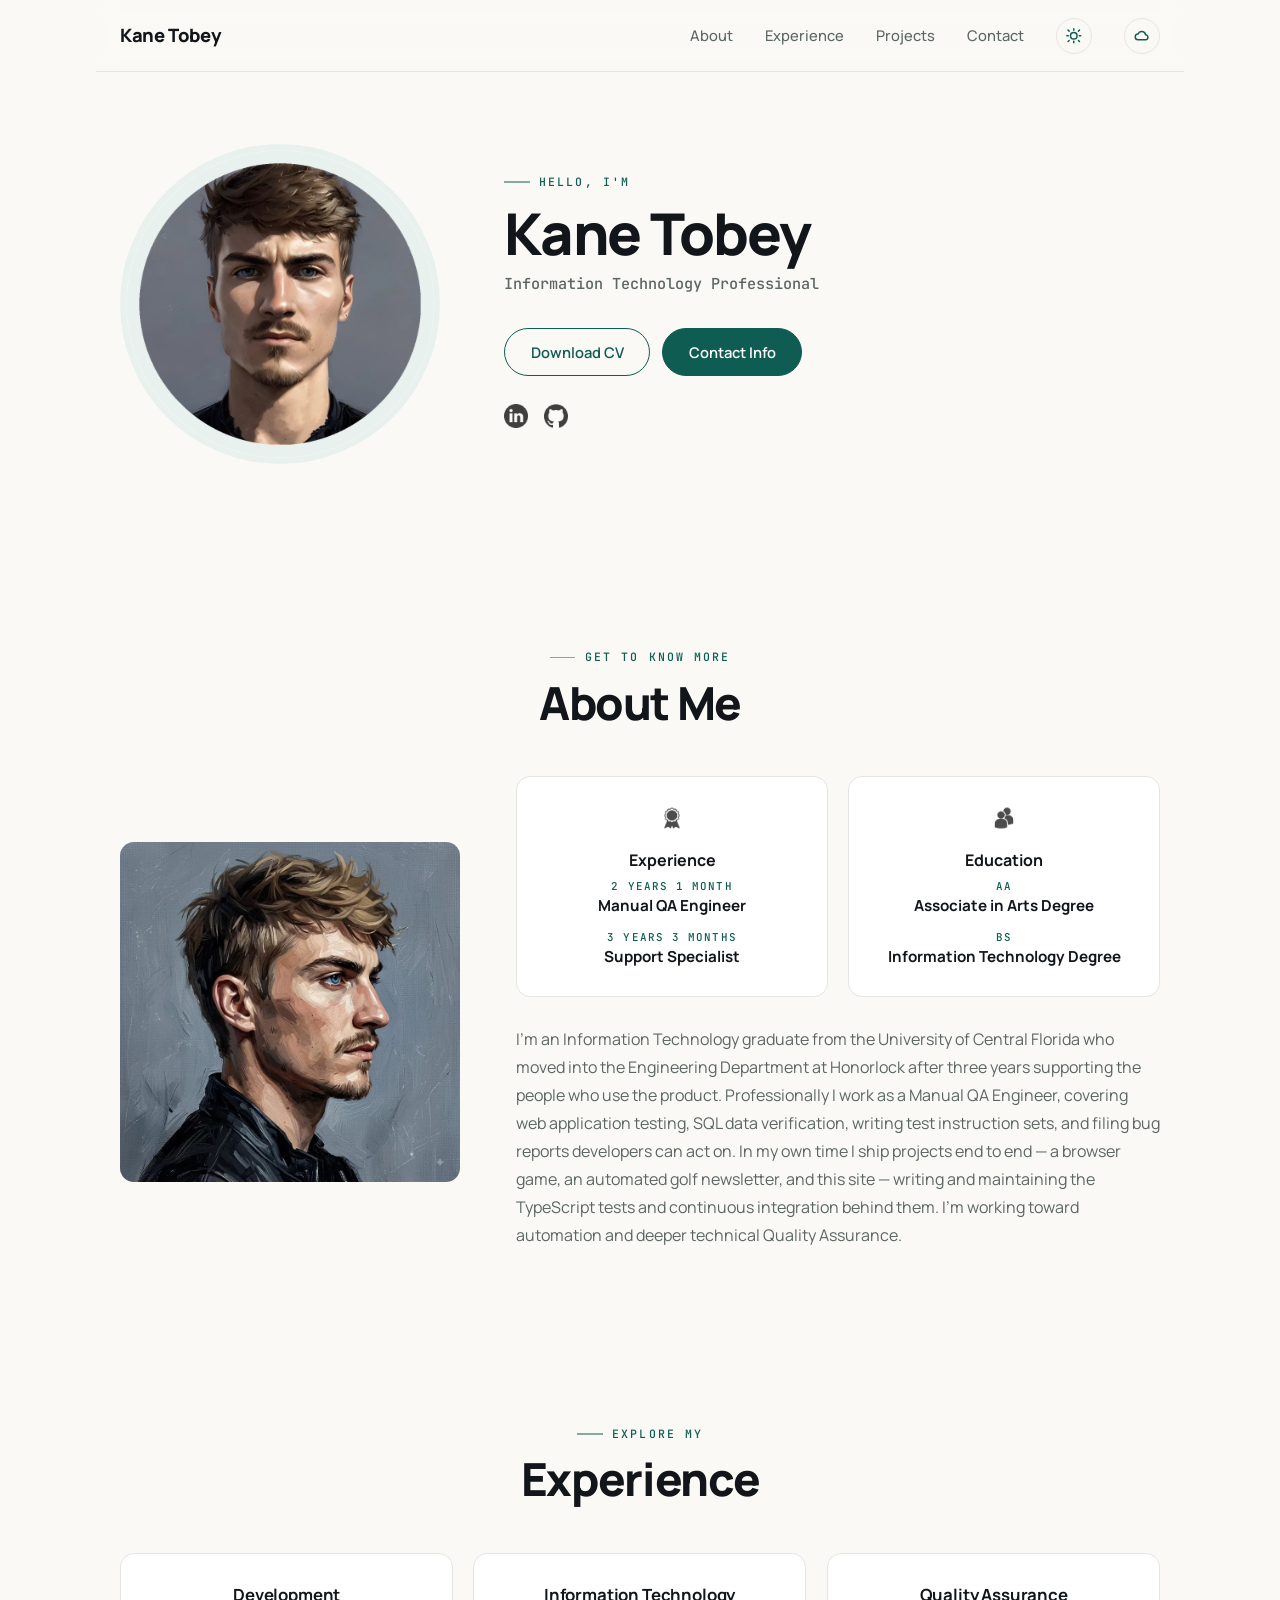
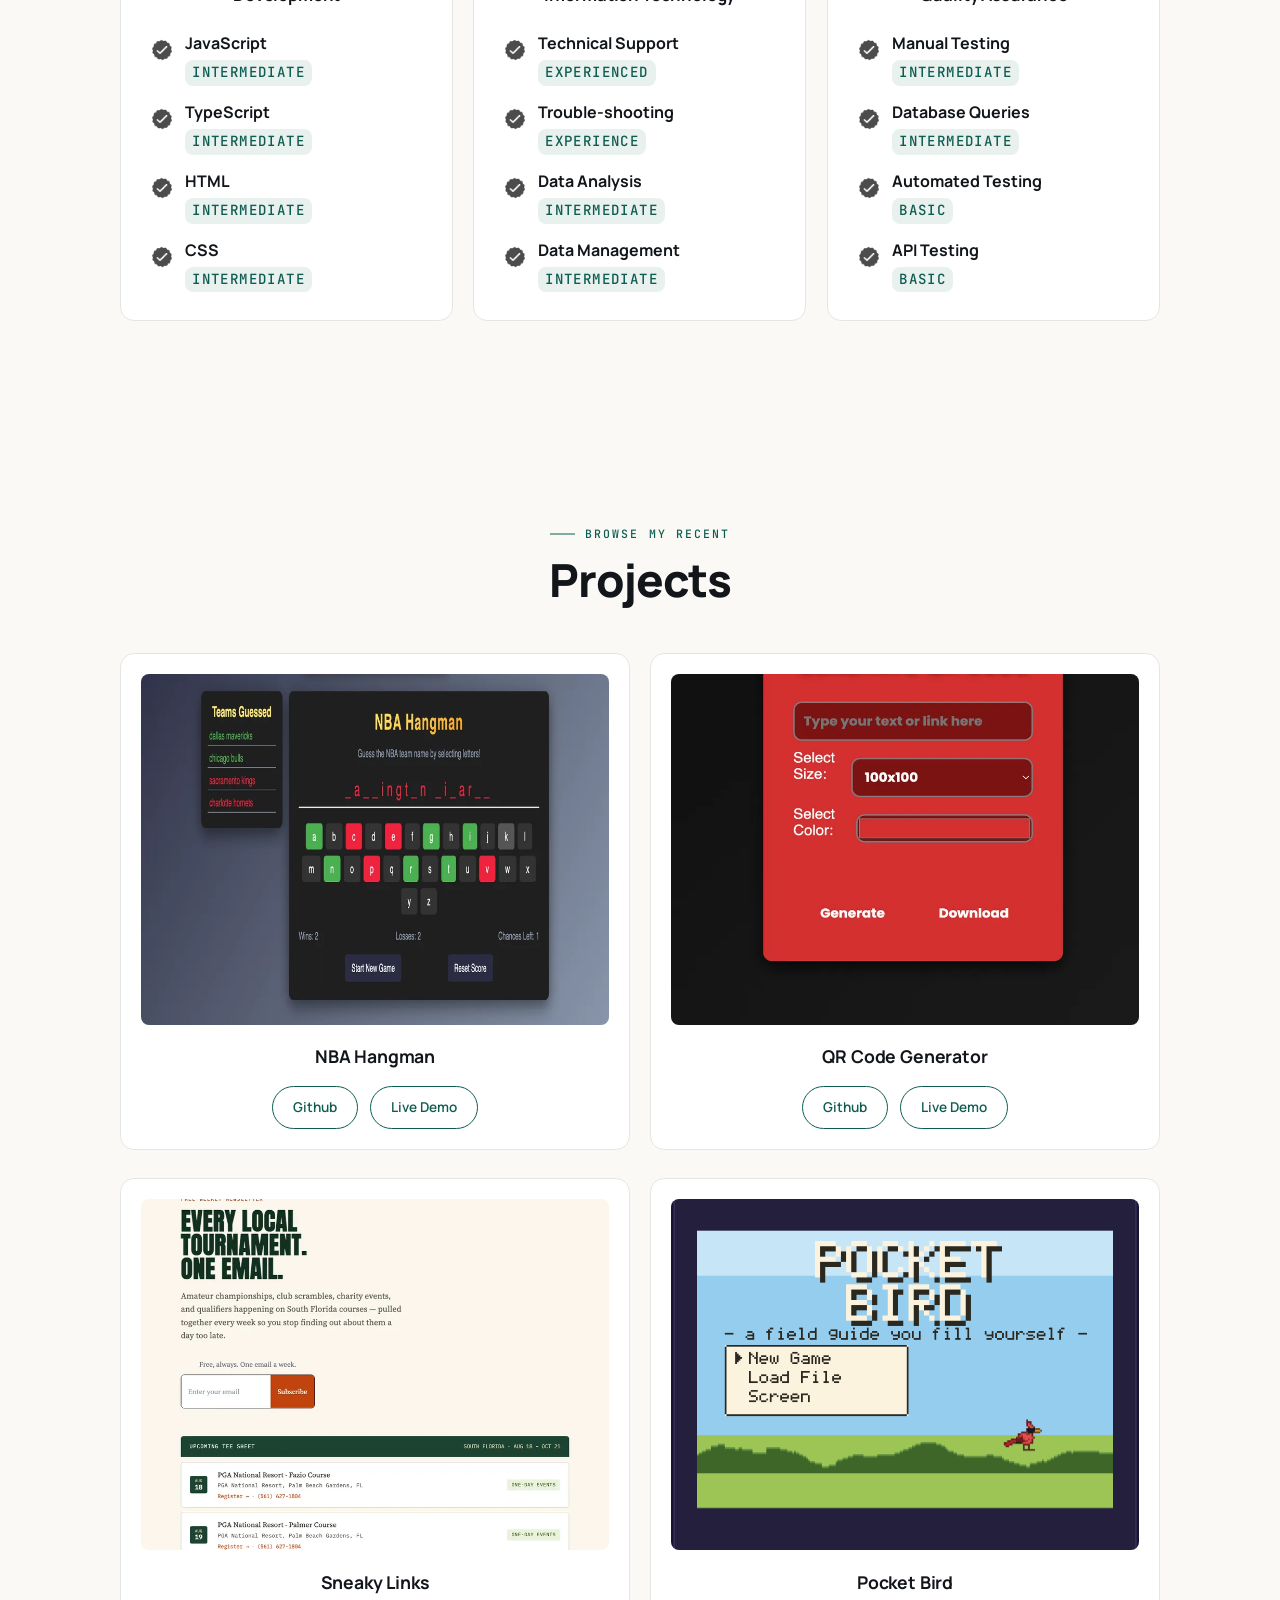
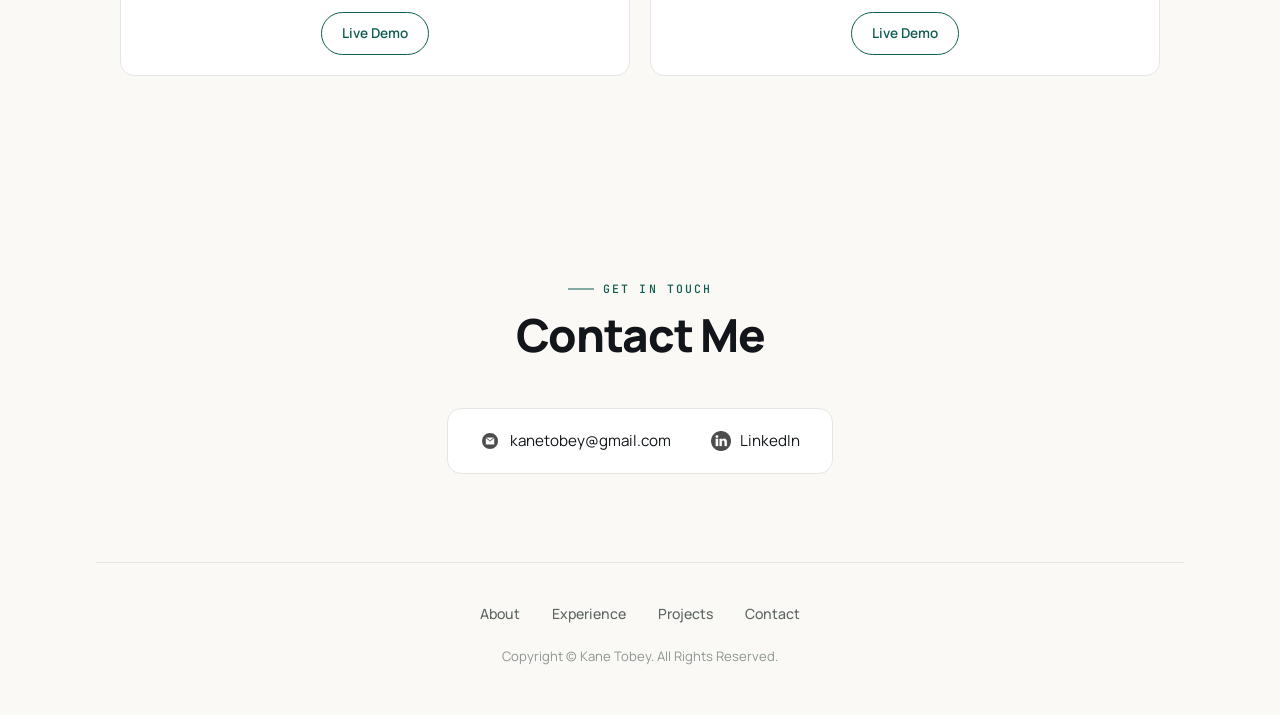
==== index.html @ 7bc3a2c6 "Use the final wording for the About paragraph Names the Engineering Department at Honorlock as the d" ====
<!DOCTYPE html>
<html lang="en">
<head>
    <meta charset="UTF-8">
    <meta name="viewport" content="width=device-width, initial-scale=1.0">
    <title>Kane Tobey — Information Technology Professional</title>
    <meta name="description" content="Portfolio of Kane Tobey, an Information Technology professional in South Florida. Projects, experience, and contact details.">

    <!-- shown when the site is shared in a message or on social -->
    <meta property="og:title" content="Kane Tobey — Information Technology Professional">
    <meta property="og:description" content="Projects, experience, and contact details.">
    <meta property="og:type" content="website">
    <meta property="og:url" content="https://kanetobey-portfolio.netlify.app">

    <link rel="icon" href="./assets/AiProfilePic2Circles.webp">

    <meta name="theme-color" content="#faf9f6">

    <!-- fonts load here rather than via @import in style.css, which blocks rendering -->
    <link rel="preconnect" href="https://fonts.googleapis.com">
    <link rel="preconnect" href="https://fonts.gstatic.com" crossorigin>
    <link rel="stylesheet" href="https://fonts.googleapis.com/css2?family=Manrope:wght@400;500;600;700;800&family=JetBrains+Mono:wght@400;500&display=swap">

    <link rel="stylesheet" href="style.css">
    <link rel="stylesheet" href="mediaqueries.css">

    <!-- runs before first paint so the page never flashes the wrong theme -->
    <script>
      (function () {
        var saved = localStorage.getItem("theme");
        var prefersDark = window.matchMedia("(prefers-color-scheme: dark)").matches;
        var theme = saved || (prefersDark ? "dark" : "light");
        document.documentElement.setAttribute("data-theme", theme);
      })();
    </script>
</head>
<body>
    <nav id="desktop-nav">
        <div class="logo">Kane Tobey</div>
        <div class="nav-right">
            <ul class= "nav-links">
                <li><a href="#about">About</a></li>
                <li><a href="#experience">Experience</a></li>
                <li><a href="#projects">Projects</a></li>
                <li><a href="#contact">Contact</a></li>
            </ul>
            <button
              type="button"
              class="theme-toggle"
              onclick="toggleTheme()"
              aria-label="Switch between light and dark mode"
            >
                <svg class="icon-sun" viewBox="0 0 24 24" aria-hidden="true">
                    <circle cx="12" cy="12" r="4.5" />
                    <path d="M12 2.5v2M12 19.5v2M4.22 4.22l1.42 1.42M18.36 18.36l1.42 1.42M2.5 12h2M19.5 12h2M4.22 19.78l1.42-1.42M18.36 5.64l1.42-1.42" />
                </svg>
                <svg class="icon-moon" viewBox="0 0 24 24" aria-hidden="true">
                    <path d="M20.5 13.3A8.5 8.5 0 1 1 10.7 3.5a6.8 6.8 0 0 0 9.8 9.8z" />
                </svg>
            </button>
            <button
              type="button"
              class="weather-toggle"
              aria-label="Show live local weather"
              aria-pressed="false"
            >
                <svg class="icon-cloud" viewBox="0 0 24 24" aria-hidden="true">
                    <path d="M7.2 17.5a4 4 0 0 1-.3-8 5.4 5.4 0 0 1 10.3 1.2 3.4 3.4 0 0 1-.5 6.8z" />
                </svg>
                <svg class="icon-drops" viewBox="0 0 24 24" aria-hidden="true">
                    <path d="M8.5 20v1.6M12 19.4V21M15.5 20v1.6" />
                </svg>
            </button>
        </div>
    </nav>
    <nav id="hamburger-nav">
        <div class="logo">Kane Tobey</div>
        <div class="nav-controls">
        <button
          type="button"
          class="theme-toggle"
          onclick="toggleTheme()"
          aria-label="Switch between light and dark mode"
        >
            <svg class="icon-sun" viewBox="0 0 24 24" aria-hidden="true">
                <circle cx="12" cy="12" r="4.5" />
                <path d="M12 2.5v2M12 19.5v2M4.22 4.22l1.42 1.42M18.36 18.36l1.42 1.42M2.5 12h2M19.5 12h2M4.22 19.78l1.42-1.42M18.36 5.64l1.42-1.42" />
            </svg>
            <svg class="icon-moon" viewBox="0 0 24 24" aria-hidden="true">
                <path d="M20.5 13.3A8.5 8.5 0 1 1 10.7 3.5a6.8 6.8 0 0 0 9.8 9.8z" />
            </svg>
        </button>
        <button
          type="button"
          class="weather-toggle"
          aria-label="Show live local weather"
          aria-pressed="false"
        >
            <svg class="icon-cloud" viewBox="0 0 24 24" aria-hidden="true">
                <path d="M7.2 17.5a4 4 0 0 1-.3-8 5.4 5.4 0 0 1 10.3 1.2 3.4 3.4 0 0 1-.5 6.8z" />
            </svg>
            <svg class="icon-drops" viewBox="0 0 24 24" aria-hidden="true">
                <path d="M8.5 20v1.6M12 19.4V21M15.5 20v1.6" />
            </svg>
        </button>
        <div class="hamburger-menu">
            <button
              type="button"
              class="hamburger-icon"
              onclick="toggleMenu()"
              aria-label="Menu"
              aria-expanded="false"
              aria-controls="menu-links"
            >
                <span></span>
                <span></span>
                <span></span>
            </button>
            <ul class="menu-links" id="menu-links">
                <li><a href="#about" onclick="toggleMenu()">About</a></li>
                <li><a href="#experience" onclick="toggleMenu()">Experience</a></li>
                <li><a href="#projects" onclick="toggleMenu()">Projects</a></li>
                <li><a href="#contact" onclick="toggleMenu()">Contact</a></li>
            </ul>
        </div>
        </div>
    </nav>
    <section id="profile">
        <div class="section__pic-container">
            <img src="./assets/AiProfilePic2Circles.webp" alt="Kane Tobey profile picture">
        </div>
        <div class="section__text">
            <p class="section__text__p1">Hello, I'm</p>
            <h1 class="title">Kane Tobey</h1>
            <p class="section__text__p2">Information Technology Professional</p>
            <div class="btn-container">
                <button 
                class="btn btn-color-2"
                onclick="window.open('./assets/ResumeProfile.pdf')"
                >
                Download CV
                </button>
                <button 
                class="btn btn-color-1"
                onclick="location.href='./#contact'"
                >
                Contact Info
                </button>
            </div>
            <div id="socials-container">
              <!-- LinkedIn Profile -->
              <a href="https://www.linkedin.com/in/kanetobey/" target="_blank" rel="noopener noreferrer">
                  <img 
                  src="./assets/linkedin.png" 
                  alt="My LinkedIn profile"
                  class="icon"
                  />
              </a>
              <!-- GitHub Profile -->
              <a href="https://github.com/kanetobey/" target="_blank" rel="noopener noreferrer">
                  <img 
                  src="./assets/github.png" 
                  alt="My GitHub profile"
                  class="icon"
                  />
              </a>
          </div>          
        </div>
    </section>
    <section id="about">
        <p class="section__text__p1">Get To Know More</p>
        <h1 class="title">About Me</h1>
        <div class="section-container">
            <div class="section__pic-container">
                <img 
                src="./assets/sideProfileAiMe.webp"
                alt="Side profile portrait of Kane Tobey"
                class="about-pic"
                >
            </div>
            <div class="about-details-container">
                <div class="about-containers">
                    <div class="details-container">
                        <img 
                        src="./assets/experience.png" 
                        alt="Experience icon"
                        class="icon"
                        >
                        <h3>Experience</h3>
                        <!-- the text inside each span is the correct value today, so the
                             box still reads right with JavaScript off; script.js keeps
                             the ongoing one current -->
                        <p class="entry">
                            <span class="entry__meta" data-span-from="2024-11-04">1 year 9 months</span>
                            <span class="entry__name">Manual QA Engineer</span>
                        </p>
                        <p class="entry">
                            <span class="entry__meta" data-span-from="2021-08-02" data-span-to="2024-11-04">3 years 3 months</span>
                            <span class="entry__name">Support Specialist</span>
                        </p>
                    </div>
                    <div class="details-container">
                        <img 
                        src="./assets/education.png" 
                        alt="Education icon"
                        class="icon"
                        >
                        <h3>Education</h3>
                        <p class="entry">
                            <span class="entry__meta">AA</span>
                            <span class="entry__name">Associate in Arts Degree</span>
                        </p>
                        <p class="entry">
                            <span class="entry__meta">BS</span>
                            <span class="entry__name">Information Technology Degree</span>
                        </p>
                    </div>
                </div>
                <div class="text-container">
                    <p>
                       I'm an Information Technology graduate from the University of Central Florida who moved into the Engineering Department at Honorlock after three years supporting the people who use the product.
                       Professionally I work as a Manual QA Engineer, covering web application testing, SQL data verification, writing test instruction sets, and filing bug reports developers can act on.
                       In my own time I ship projects end to end &mdash; a browser game, an automated golf newsletter, and this site &mdash; writing and maintaining the TypeScript tests and continuous integration behind them.
                       I'm working toward automation and deeper technical Quality Assurance.
                    </p>
                </div>
            </div>
        </div>
    </section>
    <section id="experience">
        <p class="section__text__p1">Explore My</p>
        <h1 class="title">Experience</h1>
        <div class="experience-details-container">
            <div class="about-containers">
                <div class="details-container">
                    <h2 class="experience-sub-title">Development</h2>
                    <div class="article-container">
                        <article>
                            <img src="./assets/checkmark.png" alt="" aria-hidden="true" class="icon" />
                            <div>
                                <h3>JavaScript</h3>
                                <p>Intermediate</p>
                            </div>
                        </article>
                        <article>
                            <img src="./assets/checkmark.png" alt="" aria-hidden="true" class="icon" />
                            <div>
                                <h3>TypeScript</h3>
                                <p>Intermediate</p>
                            </div>
                        </article>
                        <article>
                            <img src="./assets/checkmark.png" alt="" aria-hidden="true" class="icon" />
                            <div>
                                <h3>HTML</h3>
                                <p>Intermediate</p>
                            </div>
                        </article>
                        <article>
                            <img src="./assets/checkmark.png" alt="" aria-hidden="true" class="icon" />
                            <div>
                                <h3>CSS</h3>
                                <p>Intermediate</p>
                            </div>
                        </article>
                    </div>
                </div>
                <div class="details-container">
                    <h2 class="experience-sub-title">Information Technology</h2>
                    <div class="article-container">
                        <article>
                            <img src="./assets/checkmark.png" alt="" aria-hidden="true" class="icon" />
                            <div>
                                <h3>Technical Support</h3>
                                <p>Experienced</p>
                            </div>
                        </article>
                        <article>
                            <img src="./assets/checkmark.png" alt="" aria-hidden="true" class="icon" />
                            <div>
                                <h3>Trouble-shooting</h3>
                                <p>Experience</p>
                            </div>
                        </article>
                        <article>
                            <img src="./assets/checkmark.png" alt="" aria-hidden="true" class="icon" />
                            <div>
                                <h3>Data Analysis</h3>
                                <p>Intermediate</p>
                            </div>
                        </article>
                        <article>
                            <img src="./assets/checkmark.png" alt="" aria-hidden="true" class="icon" />
                            <div>
                                <h3>Data Management</h3>
                                <p>Intermediate</p>
                            </div>
                        </article>
                    </div>
                </div>
                <div class="details-container">
                    <h2 class="experience-sub-title">Quality Assurance</h2>
                    <div class="article-container">
                        <article>
                            <img src="./assets/checkmark.png" alt="" aria-hidden="true" class="icon" />
                            <div>
                                <h3>Manual Testing</h3>
                                <p>Intermediate</p>
                            </div>
                        </article>
                        <article>
                            <img src="./assets/checkmark.png" alt="" aria-hidden="true" class="icon" />
                            <div>
                                <h3>Database Queries</h3>
                                <p>Intermediate</p>
                            </div>
                        </article>
                        <article>
                            <img src="./assets/checkmark.png" alt="" aria-hidden="true" class="icon" />
                            <div>
                                <h3>Automated Testing</h3>
                                <p>Basic</p>
                            </div>
                        </article>
                        <article>
                            <img src="./assets/checkmark.png" alt="" aria-hidden="true" class="icon" />
                            <div>
                                <h3>API Testing</h3>
                                <p>Basic</p>
                            </div>
                        </article>
                    </div>
                </div>
            </div>
        </div>
    </section>
<section id="projects">
  <p class="section__text__p1">Browse My Recent</p>
  <h1 class="title">Projects</h1>
  <div class="experience-details-container">
    <div class="about-containers">
      <div class="details-container color-container">
        <div class="article-container">
          <img
            src="./assets/NBA HangMan Display Image.webp"
            alt="Project 1"
            class="project-img"
          />
        </div>
        <h2 class="experience-sub-title project-title">NBA Hangman</h2>
        <div class="btn-container">
          <a 
            href="https://github.com/kanetobey/NBA-Hangman" 
            target="_blank" rel="noopener noreferrer" 
            class="btn btn-color-2 project-btn"
          >
            Github
          </a>
          <a 
            href="https://nbahangman.netlify.app/" 
            target="_blank" rel="noopener noreferrer" 
            class="btn btn-color-2 project-btn"
          >
            Live Demo
          </a>
        </div>
      </div>
      <div class="details-container color-container">
        <div class="article-container">
          <img
            src="./assets/QR Generator Display Image.webp"
            alt="Project 2"
            class="project-img"
          />
        </div>
        <h2 class="experience-sub-title project-title">QR Code Generator</h2>
        <div class="btn-container">
          <a 
            href="https://github.com/kanetobey/QR-Code-Generator" 
            target="_blank" rel="noopener noreferrer" 
            class="btn btn-color-2 project-btn"
          >
            Github
          </a>
          <a
            href="https://qr-code-makr.netlify.app/"
            target="_blank" rel="noopener noreferrer"
            class="btn btn-color-2 project-btn"
          >
            Live Demo
          </a>
        </div>
      </div>
    </div>
    <div class="about-containers">
      <div class="details-container color-container">
        <div class="article-container">
          <img
            src="./assets/Sneaky Links Display Image.webp"
            alt="Project 3"
            class="project-img"
          />
        </div>
        <h2 class="experience-sub-title project-title">Sneaky Links</h2>
        <div class="btn-container">
          <a
            href="https://sneaky-links.netlify.app/"
            target="_blank" rel="noopener noreferrer"
            class="btn btn-color-2 project-btn"
          >
            Live Demo
          </a>
        </div>
      </div>
      <div class="details-container color-container">
        <div class="article-container">
          <img
            src="./assets/Pocket Bird Display Image.png"
            alt="Project 4"
            class="project-img"
          />
        </div>
        <h2 class="experience-sub-title project-title">Pocket Bird</h2>
        <div class="btn-container">
          <a
            href="https://pocket-bird.netlify.app/"
            target="_blank" rel="noopener noreferrer"
            class="btn btn-color-2 project-btn"
          >
            Live Demo
          </a>
        </div>
      </div>
    </div>
  </div>
</section>
<section id="contact">
    <p class="section__text__p1">Get in Touch</p>
    <h1 class="title">Contact Me</h1>
    <div class="contact-info-upper-container">
        <div class="contact-info-container">
            <img 
            src="./assets/email.png" 
            alt="Email icon" 
            class="icon contact-icon email-icon"
            >
            <p><a href="mailto:kanetobey@gmail.com">kanetobey@gmail.com</a>
            </p>
        </div>
        <div class="contact-info-container">
          <img 
              src="./assets/linkedin.png" 
              alt="LinkedIn icon" 
              class="icon contact-icon"
          >
          <p>
              <!-- Added target="_blank" rel="noopener noreferrer" to open the link in a new tab -->
              <a href="https://www.linkedin.com/in/kanetobey/" target="_blank" rel="noopener noreferrer">LinkedIn</a>
          </p>
      </div>      
    </div>
</section>
<footer>
    <nav>
        <div class="nav-links-container">
          <ul class="nav-links">
            <li><a href="#about">About</a></li>
            <li><a href="#experience">Experience</a></li>
            <li><a href="#projects">Projects</a></li>
            <li><a href="#contact">Contact</a></li>
          </ul>
        </div>
      </nav>
    <p>Copyright &#169; Kane Tobey. All Rights Reserved.</p>
</footer>
    <script src="script.js"></script>
    <!-- loads after script.js so it can defer to syncThemeColor() when weather mode is off -->
    <script src="weather.js"></script>
</body>
</html>
---- style.css ----
/* ==========================================================================
   Kane Tobey — portfolio
   Fonts (Manrope + JetBrains Mono) are loaded from index.html <head>.
   Change a colour or size here once and it updates everywhere.
   ========================================================================== */

:root {
  /* colour */
  --bg: #faf9f6;           /* page background, a warm off-white */
  --surface: #ffffff;      /* cards sit slightly brighter than the page */
  --ink: #12161a;          /* headings */
  --ink-soft: #5c6663;     /* body copy */
  --ink-faint: #8d9693;    /* captions, muted labels */
  --line: #e4e6e1;         /* hairline borders */
  --accent: #0f5d52;       /* the one accent — used sparingly on purpose */
  --accent-deep: #0a4239;  /* accent, pressed/hover */
  --accent-wash: #e9f1ee;  /* accent at 8% — tag backgrounds */
  --on-accent: #ffffff;    /* text sitting on a filled accent */
  --nav-bg: rgba(250, 249, 246, 0.85);  /* --bg, translucent for the blur */
  --shadow: rgba(18, 22, 26, 0.09);
  --accent-shadow: rgba(15, 93, 82, 0.1);
  --icon-filter: none;     /* the icon PNGs are black artwork */

  /* layout */
  --container: 68rem;
  --radius: 14px;
  --radius-sm: 8px;

  /* type */
  --sans: "Manrope", -apple-system, BlinkMacSystemFont, "Segoe UI", sans-serif;
  --mono: "JetBrains Mono", ui-monospace, "SF Mono", Menlo, monospace;

  color-scheme: light;
}

/* ==========================================================================
   DARK THEME
   Only the colour tokens change — every rule below reads through them, so
   nothing else in this file needs a dark-mode variant. The accent is lifted
   from the light value because #0f5d52 is too dark to read on a dark page.
   ========================================================================== */

[data-theme="dark"] {
  --bg: #101413;
  --surface: #171d1b;
  --ink: #eef2f0;
  --ink-soft: #a7b3ae;
  --ink-faint: #7d8a85;
  --line: #2a3330;
  --accent: #5fbfa9;
  --accent-deep: #7fd4c0;
  --accent-wash: #16302b;
  --on-accent: #06201c;
  --nav-bg: rgba(16, 20, 19, 0.85);
  --shadow: rgba(0, 0, 0, 0.45);
  --accent-shadow: rgba(95, 191, 169, 0.14);
  --icon-filter: invert(1);

  color-scheme: dark;
}

/* ==========================================================================
   WEATHER MODE
   A separate attribute from data-theme, so the two compose instead of
   fighting: light/dark still works underneath, weather just wins while it's
   on. Same specificity as [data-theme="dark"], so this block MUST stay
   below it — source order is what decides.

   Surfaces go translucent here rather than solid, so the sky renders
   through the cards. That's what makes it read as a heads-up display
   instead of just another dark theme.
   ========================================================================== */

[data-weather="on"] {
  --bg: transparent;
  --surface: rgba(10, 16, 32, 0.52);
  --ink: #f1f5ff;
  --ink-soft: #bcc9e2;
  --ink-faint: #8d9cb8;
  --line: rgba(190, 214, 255, 0.2);
  --accent: #6ee9d8;
  --accent-deep: #9ef4e7;
  --accent-wash: rgba(110, 233, 216, 0.14);
  --on-accent: #04201d;
  --nav-bg: rgba(7, 12, 26, 0.5);
  --shadow: rgba(0, 0, 0, 0.5);
  --accent-shadow: rgba(110, 233, 216, 0.2);
  --icon-filter: invert(1);

  /* painted before the canvas draws, so there's no white flash on toggle */
  background-color: #0b1020;
  color-scheme: dark;
}

[data-weather="on"] body {
  background: transparent;
}

*,
*::before,
*::after {
  margin: 0;
  padding: 0;
  box-sizing: border-box;
}

html {
  scroll-behavior: smooth;
  /* stops the sticky nav covering a heading you just jumped to */
  scroll-padding-top: 6rem;
}

body {
  background: var(--bg);
  color: var(--ink);
  transition: background 300ms ease, color 300ms ease;
  font-family: var(--sans);
  font-size: 1rem;
  line-height: 1.6;
  -webkit-font-smoothing: antialiased;
}

p {
  color: var(--ink-soft);
}

img {
  max-width: 100%;
}

a {
  color: var(--ink);
  text-decoration: none;
  transition: color 200ms ease;
}

a:hover {
  color: var(--accent);
}

/* KEYBOARD FOCUS */

a:focus-visible,
button:focus-visible {
  outline: 2px solid var(--accent);
  outline-offset: 3px;
  border-radius: var(--radius-sm);
}

@media (prefers-reduced-motion: reduce) {
  html {
    scroll-behavior: auto;
  }
  *,
  *::before,
  *::after {
    transition-duration: 0.01ms !important;
    animation-duration: 0.01ms !important;
  }
}

/* ==========================================================================
   NAV
   ========================================================================== */

nav {
  position: sticky;
  top: 0;
  z-index: 20;
  display: flex;
  align-items: center;
  justify-content: space-between;
  gap: 2rem;
  max-width: var(--container);
  margin: 0 auto;
  padding: 1.1rem 1.5rem;
  background: var(--nav-bg);
  backdrop-filter: blur(10px);
  border-bottom: 1px solid var(--line);
}

.logo {
  font-size: 1.15rem;
  font-weight: 800;
  letter-spacing: -0.02em;
  cursor: default;
}

.nav-links {
  display: flex;
  gap: 2rem;
  list-style: none;
  font-size: 0.92rem;
  font-weight: 500;
}

.nav-links a {
  color: var(--ink-soft);
  position: relative;
  padding-bottom: 2px;
}

.nav-links a::after {
  content: "";
  position: absolute;
  left: 0;
  right: 0;
  bottom: -2px;
  height: 1.5px;
  background: var(--accent);
  transform: scaleX(0);
  transform-origin: left;
  transition: transform 220ms ease;
}

.nav-links a:hover {
  color: var(--accent);
}

.nav-links a:hover::after {
  transform: scaleX(1);
}

/* THEME TOGGLE — sun in light mode, crescent moon in dark */

.nav-right,
.nav-controls {
  display: flex;
  align-items: center;
  gap: 2rem;
}

.nav-controls {
  gap: 1.25rem;
}

.theme-toggle,
.weather-toggle {
  position: relative;
  display: flex;
  align-items: center;
  justify-content: center;
  flex-shrink: 0;
  height: 2.25rem;
  width: 2.25rem;
  padding: 0;
  border-radius: 50%;
  border: 1px solid var(--line);
  background: none;
  color: var(--accent);
  cursor: pointer;
  transition: all 220ms ease;
}

.theme-toggle:hover,
.weather-toggle:hover {
  background: var(--accent-wash);
  border-color: var(--accent);
  transform: translateY(-2px);
}

.theme-toggle svg,
.weather-toggle svg {
  position: absolute;
  height: 1.1rem;
  width: 1.1rem;
  fill: none;
  stroke: currentColor;
  stroke-width: 2;
  stroke-linecap: round;
  stroke-linejoin: round;
  transition: opacity 250ms ease, transform 350ms ease;
}

.theme-toggle .icon-moon {
  opacity: 0;
  transform: rotate(90deg) scale(0.4);
}

[data-theme="dark"] .theme-toggle .icon-moon {
  opacity: 1;
  transform: rotate(0deg) scale(1);
}

[data-theme="dark"] .theme-toggle .icon-sun {
  opacity: 0;
  transform: rotate(-90deg) scale(0.4);
}

/* WEATHER TOGGLE — the cloud fills in and the button lights up when live */

.weather-toggle[aria-pressed="true"] {
  background: var(--accent-wash);
  border-color: var(--accent);
  box-shadow: 0 0 0 3px var(--accent-shadow);
}

.weather-toggle .icon-drops {
  opacity: 0;
  transform: translateY(-3px);
}

.weather-toggle[aria-pressed="true"] .icon-drops {
  opacity: 1;
  transform: translateY(0);
}

/* HAMBURGER */

#hamburger-nav {
  display: none;
}

.hamburger-menu {
  position: relative;
  display: inline-block;
}

.hamburger-icon {
  display: flex;
  flex-direction: column;
  justify-content: space-between;
  height: 18px;
  width: 26px;
  cursor: pointer;
  background: none;
  border: none;
  padding: 0;
}

.hamburger-icon span {
  width: 100%;
  height: 2px;
  border-radius: 2px;
  background-color: var(--ink);
  transition: all 300ms ease-in-out;
}

.hamburger-icon.open span:first-child {
  transform: rotate(45deg) translate(6px, 5px);
}

.hamburger-icon.open span:nth-child(2) {
  opacity: 0;
}

.hamburger-icon.open span:last-child {
  transform: rotate(-45deg) translate(6px, -5px);
}

.menu-links {
  position: absolute;
  top: calc(100% + 0.9rem);
  right: 0;
  min-width: 11rem;
  background: var(--surface);
  border: 1px solid var(--line);
  border-radius: var(--radius);
  box-shadow: 0 12px 32px var(--shadow);
  max-height: 0;
  overflow: hidden;
  opacity: 0;
  transition: max-height 300ms ease-in-out, opacity 200ms ease-in-out;
}

.menu-links.open {
  max-height: 20rem;
  opacity: 1;
}

.menu-links li {
  list-style: none;
}

.menu-links a {
  display: block;
  padding: 0.85rem 1.25rem;
  font-size: 0.95rem;
  font-weight: 500;
  color: var(--ink-soft);
}

.menu-links a:hover {
  background: var(--accent-wash);
  color: var(--accent);
}

/* ==========================================================================
   SECTIONS — height is driven by content, never by the viewport
   ========================================================================== */

section {
  max-width: var(--container);
  margin: 0 auto;
  padding: 5.5rem 1.5rem;
}

/* the small mono line above each heading */
.section__text__p1 {
  font-family: var(--mono);
  font-size: 0.72rem;
  font-weight: 500;
  text-transform: uppercase;
  letter-spacing: 0.18em;
  color: var(--accent);
  display: flex;
  align-items: center;
  gap: 0.6rem;
  justify-content: center;
}

.section__text__p1::before {
  content: "";
  width: 1.6rem;
  height: 1.5px;
  background: var(--accent);
  opacity: 0.5;
}

.title {
  font-size: clamp(2rem, 5vw, 2.85rem);
  font-weight: 800;
  letter-spacing: -0.03em;
  line-height: 1.1;
  text-align: center;
  margin: 0.7rem 0 3rem;
  text-wrap: balance;
}

/* ==========================================================================
   PROFILE / HERO
   ========================================================================== */

#profile {
  display: grid;
  grid-template-columns: minmax(0, 320px) minmax(0, 1fr);
  align-items: center;
  gap: 4rem;
  padding-top: 4.5rem;
  padding-bottom: 6rem;
}

/* the round portrait is the hero's alone — About keeps a rounded rectangle */
#profile .section__pic-container {
  aspect-ratio: 1;
  border-radius: 50%;
  overflow: hidden;
  background: var(--accent-wash);
}

#profile .section__pic-container img {
  width: 100%;
  height: 100%;
  object-fit: cover;
  display: block;
}

/* hero copy sits left, not centered — reads more deliberate */
.section__text {
  text-align: left;
}

.section__text .section__text__p1 {
  justify-content: flex-start;
}

.section__text .title {
  text-align: left;
  font-size: clamp(2.4rem, 6vw, 3.6rem);
  margin: 0.7rem 0 0.4rem;
}

.section__text__p2 {
  font-family: var(--mono);
  font-size: 0.95rem;
  font-weight: 500;
  color: var(--ink-soft);
  margin-bottom: 2rem;
}

/* ==========================================================================
   BUTTONS
   ========================================================================== */

.btn-container {
  display: flex;
  flex-wrap: wrap;
  gap: 0.75rem;
}

.btn {
  font-family: var(--sans);
  font-size: 0.92rem;
  font-weight: 600;
  padding: 0.8rem 1.6rem;
  border-radius: 100px;
  cursor: pointer;
  transition: all 220ms ease;
  border: 1.5px solid var(--accent);
  white-space: nowrap;
}

/* filled */
.btn-color-1 {
  background: var(--accent);
  color: var(--on-accent);
}

.btn-color-1:hover {
  background: var(--accent-deep);
  border-color: var(--accent-deep);
  transform: translateY(-2px);
}

/* outlined */
.btn-color-2 {
  background: none;
  color: var(--accent);
}

.btn-color-2:hover {
  background: var(--accent-wash);
  transform: translateY(-2px);
}

#socials-container {
  display: flex;
  gap: 1rem;
  margin-top: 1.75rem;
}

/* the icon files are black artwork on transparent, so they have to be
   inverted in dark mode or they disappear against the page */
.icon {
  height: 1.5rem;
  width: auto;
  filter: var(--icon-filter);
}

#socials-container .icon {
  cursor: pointer;
  opacity: 0.75;
  transition: opacity 200ms ease, transform 200ms ease;
}

#socials-container a:hover .icon {
  opacity: 1;
  transform: translateY(-2px);
}

/* ==========================================================================
   CARDS — one shared shape for about, experience and projects
   ========================================================================== */

.details-container {
  background: var(--surface);
  border: 1px solid var(--line);
  border-radius: var(--radius);
  padding: 1.75rem;
  text-align: center;
  flex: 1;
  transition: border-color 220ms ease, box-shadow 220ms ease,
    transform 220ms ease, background-color 450ms ease;
}

.about-containers {
  display: flex;
  flex-wrap: wrap;
  gap: 1.25rem;
  margin-bottom: 1.75rem;
}

/* ABOUT */

.section-container {
  display: grid;
  grid-template-columns: minmax(0, 340px) minmax(0, 1fr);
  gap: 3.5rem;
  align-items: center;
}

.about-details-container {
  display: flex;
  flex-direction: column;
  justify-content: center;
}

.about-pic {
  width: 100%;
  border-radius: var(--radius);
  display: block;
}

.details-container h3 {
  font-size: 1rem;
  font-weight: 700;
  margin-bottom: 0.3rem;
}

.details-container .icon {
  height: 1.6rem;
  opacity: 0.7;
  margin-bottom: 0.6rem;
}

.details-container p {
  font-size: 0.88rem;
  line-height: 1.5;
}

/* A role or degree: the small mono line is the metadata (how long, which
   qualification), the bold line is the thing itself. Reuses the label
   language already used by section eyebrows and skill tags, so these boxes
   read as part of the same system rather than plain stacked sentences. */
.entry {
  display: flex;
  flex-direction: column;
  gap: 0.1rem;
}

.entry + .entry {
  margin-top: 0.8rem;
}

.entry__meta {
  font-family: var(--mono);
  font-size: 0.68rem;
  font-weight: 500;
  text-transform: uppercase;
  letter-spacing: 0.1em;
  color: var(--accent);
}

.entry__name {
  font-size: 0.95rem;
  font-weight: 700;
  line-height: 1.35;
  color: var(--ink);
}

.text-container p {
  font-size: 1rem;
  line-height: 1.75;
}

/* ==========================================================================
   EXPERIENCE
   ========================================================================== */

.experience-details-container {
  display: flex;
  flex-direction: column;
}

.experience-sub-title {
  font-size: 1.05rem;
  font-weight: 700;
  color: var(--ink);
  margin-bottom: 1.5rem;
  letter-spacing: -0.01em;
}

/* With three cards in the row, flex: 1 alone would shrink them all forever
   instead of wrapping. A floor lets them go 3 across, then 2+1, then stack.
   Scoped so the About boxes and project cards keep their own behaviour. */
#experience .details-container {
  min-width: 15rem;
  container-type: inline-size;
}


/* scoped to #experience — the project cards reuse this class name for their
   image wrapper, and a two-column grid there would halve the image */
#experience .article-container {
  display: grid;
  grid-template-columns: repeat(2, minmax(0, 1fr));
  gap: 1rem 1.5rem;
  text-align: initial;
}

/* A skill's level tag is a single unbreakable word ("INTERMEDIATE"), so two
   columns inside a narrow card push it past the edge. Let each card decide
   from its OWN width rather than the viewport's — three-across and one-wide
   cards need different answers at the same screen size.
   MUST stay after the rule above: @container adds no specificity, so source
   order is what decides. */
@container (max-width: 23rem) {
  #experience .article-container {
    grid-template-columns: minmax(0, 1fr);
  }
}

article {
  display: flex;
  align-items: flex-start;
  gap: 0.65rem;
  width: auto;
  /* Grid and flex items default to min-width: auto, so they refuse to shrink
     below their content and spill out of the card. Only bites once the cards
     are narrow enough to matter — which three-across made true. */
  min-width: 0;
}

article > div {
  min-width: 0;
}

article h3 {
  overflow-wrap: break-word;
}

article .icon {
  height: 1.1rem;
  margin-top: 0.28rem;
  flex-shrink: 0;
}

article h3 {
  font-size: 0.92rem;
  font-weight: 600;
  line-height: 1.35;
  margin-bottom: 0.2rem;
}

/* proficiency reads as a small tag — a quiet nod to a passing test report */
article p {
  display: inline-block;
  font-family: var(--mono);
  font-size: 0.65rem;
  font-weight: 500;
  text-transform: uppercase;
  letter-spacing: 0.1em;
  color: var(--accent);
  background: var(--accent-wash);
  padding: 0.15rem 0.45rem;
  border-radius: var(--radius-sm);
}

/* ==========================================================================
   PROJECTS
   ========================================================================== */

.color-container {
  background: var(--surface);
  padding: 1.25rem;
}

.color-container:hover {
  border-color: var(--accent);
  box-shadow: 0 14px 34px var(--accent-shadow);
  transform: translateY(-4px);
}

.project-img {
  width: 100%;
  aspect-ratio: 4 / 3;
  object-fit: cover;
  border-radius: var(--radius-sm);
  display: block;
}

.project-title {
  font-size: 1.1rem;
  font-weight: 700;
  color: var(--ink);
  margin: 1.1rem 0 1rem;
  letter-spacing: -0.01em;
}

.project-btn {
  padding: 0.6rem 1.25rem;
  font-size: 0.85rem;
}

.color-container .btn-container {
  justify-content: center;
}

/* ==========================================================================
   CONTACT
   ========================================================================== */

.contact-info-upper-container {
  display: flex;
  flex-wrap: wrap;
  justify-content: center;
  gap: 0.5rem 2.5rem;
  width: fit-content;
  margin: 0 auto;
  background: var(--surface);
  border: 1px solid var(--line);
  border-radius: var(--radius);
  padding: 1.25rem 2rem;
}

.contact-info-container {
  display: flex;
  align-items: center;
  gap: 0.6rem;
}

.contact-info-container p {
  font-size: 0.95rem;
}

.contact-info-container .icon {
  height: 1.25rem;
  opacity: 0.7;
}

.email-icon {
  height: 1.4rem;
}

/* ==========================================================================
   FOOTER
   ========================================================================== */

footer {
  max-width: var(--container);
  margin: 0 auto;
  padding: 2.5rem 1.5rem 3rem;
  border-top: 1px solid var(--line);
}

footer nav {
  position: static;
  background: none;
  backdrop-filter: none;
  border: none;
  justify-content: center;
  padding: 0 0 1.25rem;
}

footer .nav-links {
  font-size: 0.88rem;
}

footer p {
  text-align: center;
  font-size: 0.82rem;
  color: var(--ink-faint);
}

/* ==========================================================================
   WEATHER MODE — canvas layers and the HUD
   Created and removed by weather.js; none of this exists until the toggle
   is pressed.
   ========================================================================== */

.weather-canvas {
  position: fixed;
  inset: 0;
  pointer-events: none;   /* the page stays fully usable underneath */
}

/* the sky sits behind everything; body background goes transparent for it */
.weather-canvas--sky {
  z-index: -1;
}

/* rain and low cloud pass OVER the content, including the nav (z-index 20) */
.weather-canvas--fx {
  z-index: 25;
}

/* cards become glass so the sky shows through them */
[data-weather="on"] .details-container,
[data-weather="on"] .contact-info-upper-container,
[data-weather="on"] .menu-links,
[data-weather="on"] nav {
  backdrop-filter: blur(14px) saturate(1.3);
  -webkit-backdrop-filter: blur(14px) saturate(1.3);
}

[data-weather="on"] .title,
[data-weather="on"] .logo {
  text-shadow: 0 2px 24px rgba(4, 10, 24, 0.55);
}

/* HUD */

.weather-hud {
  position: fixed;
  left: 1.25rem;
  bottom: 1.25rem;
  z-index: 30;
  min-width: 13rem;
  padding: 0.9rem 1rem;
  font-family: var(--mono);
  font-size: 0.68rem;
  line-height: 1.5;
  letter-spacing: 0.08em;
  color: var(--ink-soft);
  background: rgba(7, 12, 26, 0.55);
  backdrop-filter: blur(14px) saturate(1.3);
  -webkit-backdrop-filter: blur(14px) saturate(1.3);
  border: 1px solid var(--line);
  border-radius: var(--radius-sm);
  animation: weather-hud-in 500ms ease both;
}

@keyframes weather-hud-in {
  from { opacity: 0; transform: translateY(8px); }
  to   { opacity: 1; transform: none; }
}

.weather-hud__place {
  color: var(--accent);
  text-transform: uppercase;
  font-weight: 500;
}

.weather-hud__time {
  font-size: 1.5rem;
  line-height: 1.15;
  letter-spacing: 0.02em;
  color: var(--ink);
  font-variant-numeric: tabular-nums;
  margin: 0.15rem 0 0.1rem;
}

.weather-hud__cond {
  text-transform: uppercase;
  color: var(--ink);
  margin-bottom: 0.6rem;
}

.weather-hud__grid {
  display: grid;
  grid-template-columns: auto 1fr;
  gap: 0.12rem 0.9rem;
  padding-top: 0.6rem;
  border-top: 1px solid var(--line);
}

.weather-hud__grid dt {
  color: var(--ink-faint);
}

.weather-hud__grid dd {
  color: var(--ink);
  text-align: right;
  font-variant-numeric: tabular-nums;
}

.weather-hud__slider {
  display: block;
  margin-top: 0.75rem;
  padding-top: 0.65rem;
  border-top: 1px solid var(--line);
  color: var(--ink-faint);
  pointer-events: auto;   /* the panel is the one interactive overlay */
}

.weather-hud__slider input {
  display: block;
  width: 100%;
  margin-top: 0.4rem;
  accent-color: var(--accent);
  cursor: pointer;
}

/* the expand control only earns its place on a phone */
.weather-hud__more {
  display: none;
  position: absolute;
  top: 0.5rem;
  right: 0.5rem;
  height: 2rem;
  width: 2rem;
  padding: 0;
  border: 0;
  border-radius: 50%;
  background: none;
  color: var(--accent);
  cursor: pointer;
}

.weather-hud__chev {
  display: block;
  height: 0.5rem;
  width: 0.5rem;
  margin: 0 auto;
  border-right: 1.5px solid currentColor;
  border-bottom: 1.5px solid currentColor;
  transform: translateY(-2px) rotate(-135deg);
  transition: transform 250ms ease;
}

.weather-hud.is-open .weather-hud__chev {
  transform: translateY(1px) rotate(45deg);
}

/* announced once to screen readers; the ticking clock stays aria-hidden */
.weather-sr {
  position: absolute;
  width: 1px;
  height: 1px;
  margin: -1px;
  padding: 0;
  overflow: hidden;
  clip: rect(0 0 0 0);
  white-space: nowrap;
  border: 0;
}
---- mediaqueries.css ----
/* ==========================================================================
   Responsive overrides.
   Sections are sized by their content now, so this file only has to handle
   things that genuinely change shape: columns collapsing and the nav swap.
   ========================================================================== */

/* TABLET — hero and about stop being two columns */

@media screen and (max-width: 60rem) {
  #profile,
  .section-container {
    grid-template-columns: minmax(0, 1fr);
    gap: 2.5rem;
    justify-items: center;
  }

  /* centred reads better once the portrait is above the text */
  .section__text {
    text-align: center;
  }

  .section__text .title {
    text-align: center;
  }

  .section__text .section__text__p1 {
    justify-content: center;
  }

  .btn-container,
  #socials-container {
    justify-content: center;
  }

  .section__pic-container {
    max-width: 260px;
  }

  .about-pic {
    max-width: 340px;
  }
}

/* NAV SWAP — desktop links give way to the hamburger */

@media screen and (max-width: 48rem) {
  #desktop-nav {
    display: none;
  }

  #hamburger-nav {
    display: flex;
  }

  section {
    padding: 4rem 1.25rem;
  }

  #experience .article-container {
    gap: 0.9rem 1.25rem;
  }
}

/* PHONE — single column throughout */

@media screen and (max-width: 34rem) {
  section {
    padding: 3.25rem 1.1rem;
  }

  .about-containers {
    flex-direction: column;
  }

  #experience .article-container {
    grid-template-columns: minmax(0, 1fr);
  }

  .details-container {
    padding: 1.4rem;
  }

  .contact-info-upper-container {
    flex-direction: column;
    align-items: flex-start;
    padding: 1.25rem 1.5rem;
  }

  .btn {
    padding: 0.75rem 1.35rem;
  }

  footer .nav-links {
    flex-direction: column;
    gap: 0.6rem;
    text-align: center;
  }

  /* The HUD spans the width on a phone, and collapses to a single line so it
     stops covering the hero buttons. Tapping the chevron opens the rest. */
  .weather-hud {
    left: 0.75rem;
    right: 0.75rem;
    bottom: 0.75rem;
    min-width: 0;
    padding: 0.65rem 0.85rem;
  }

  .weather-hud__more {
    display: block;
  }

  .weather-hud__time {
    font-size: 1.15rem;
    display: inline-block;
    margin: 0 0.5rem 0 0;
  }

  .weather-hud__cond {
    display: inline-block;
    margin-bottom: 0;
  }

  .weather-hud__grid,
  .weather-hud__slider {
    display: none;
  }

  .weather-hud.is-open .weather-hud__grid {
    display: grid;
    margin-top: 0.6rem;
  }

  .weather-hud.is-open .weather-hud__slider {
    display: block;
  }
}
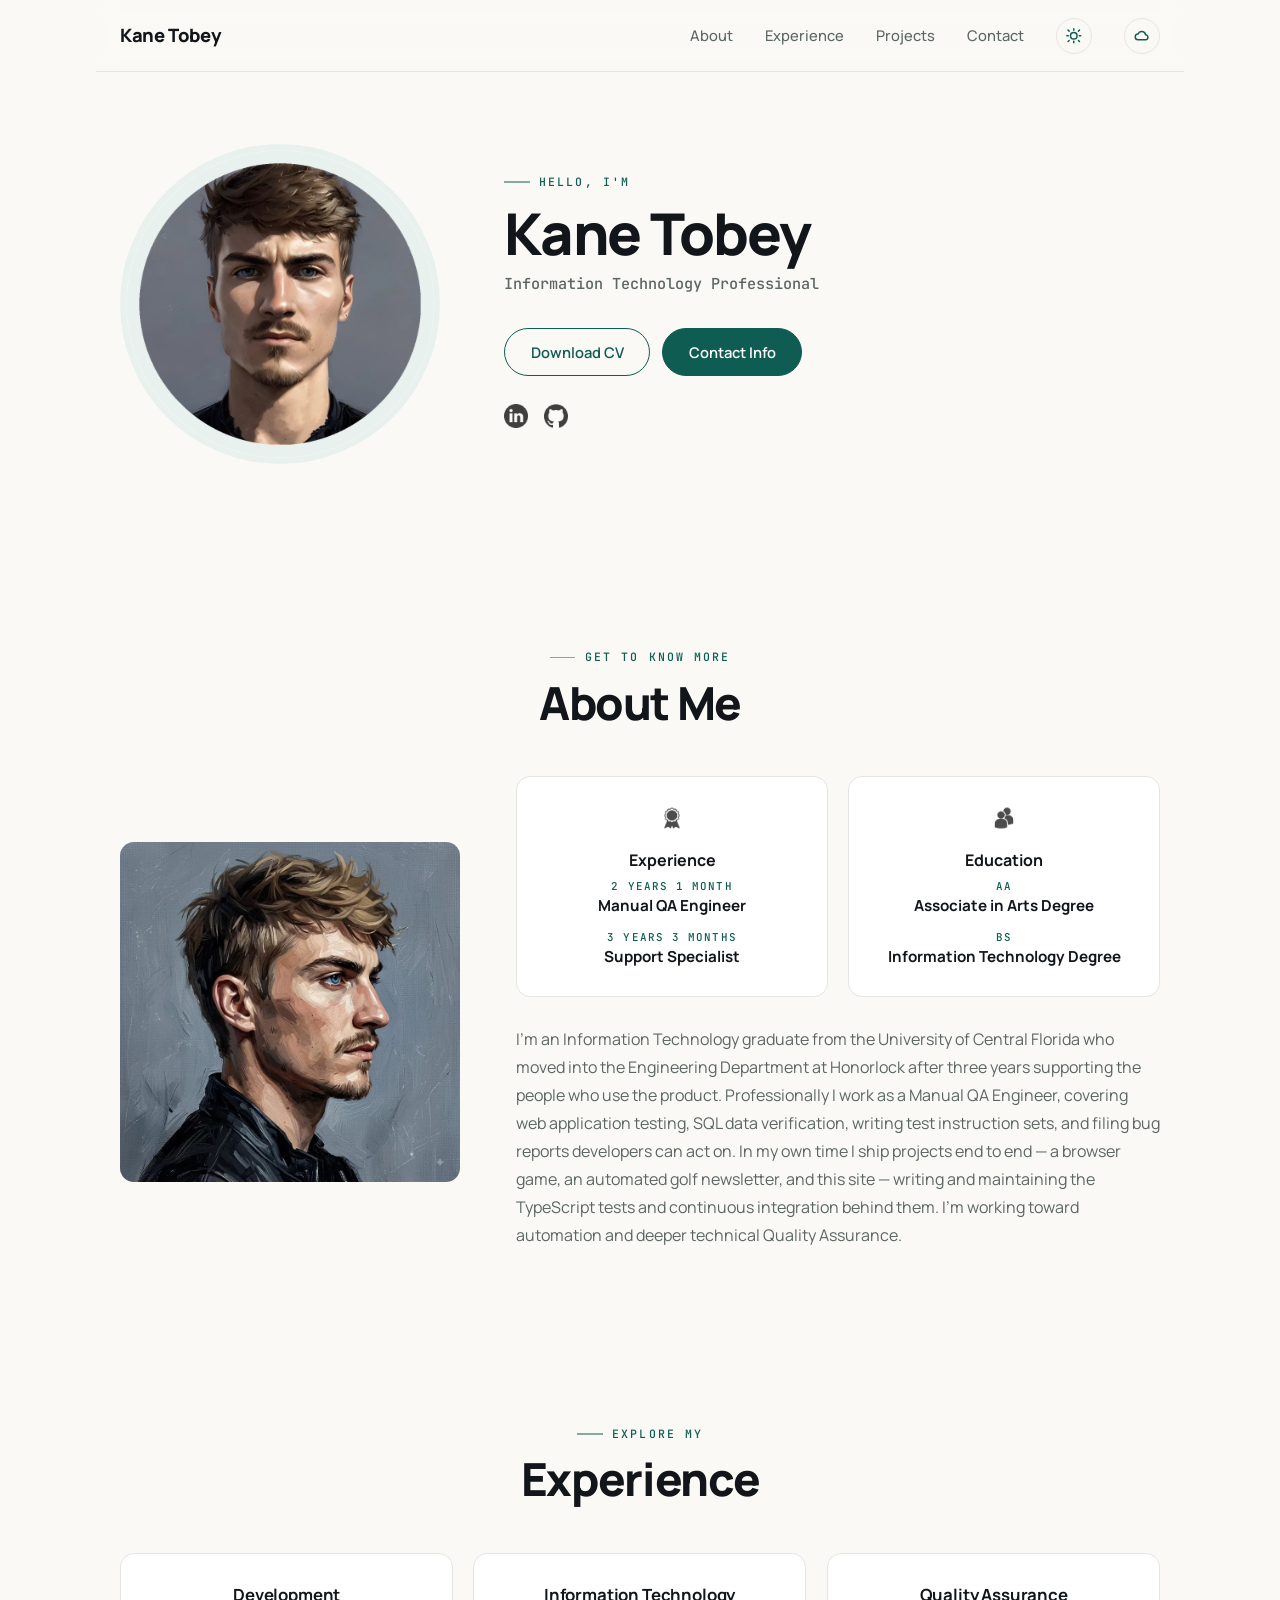
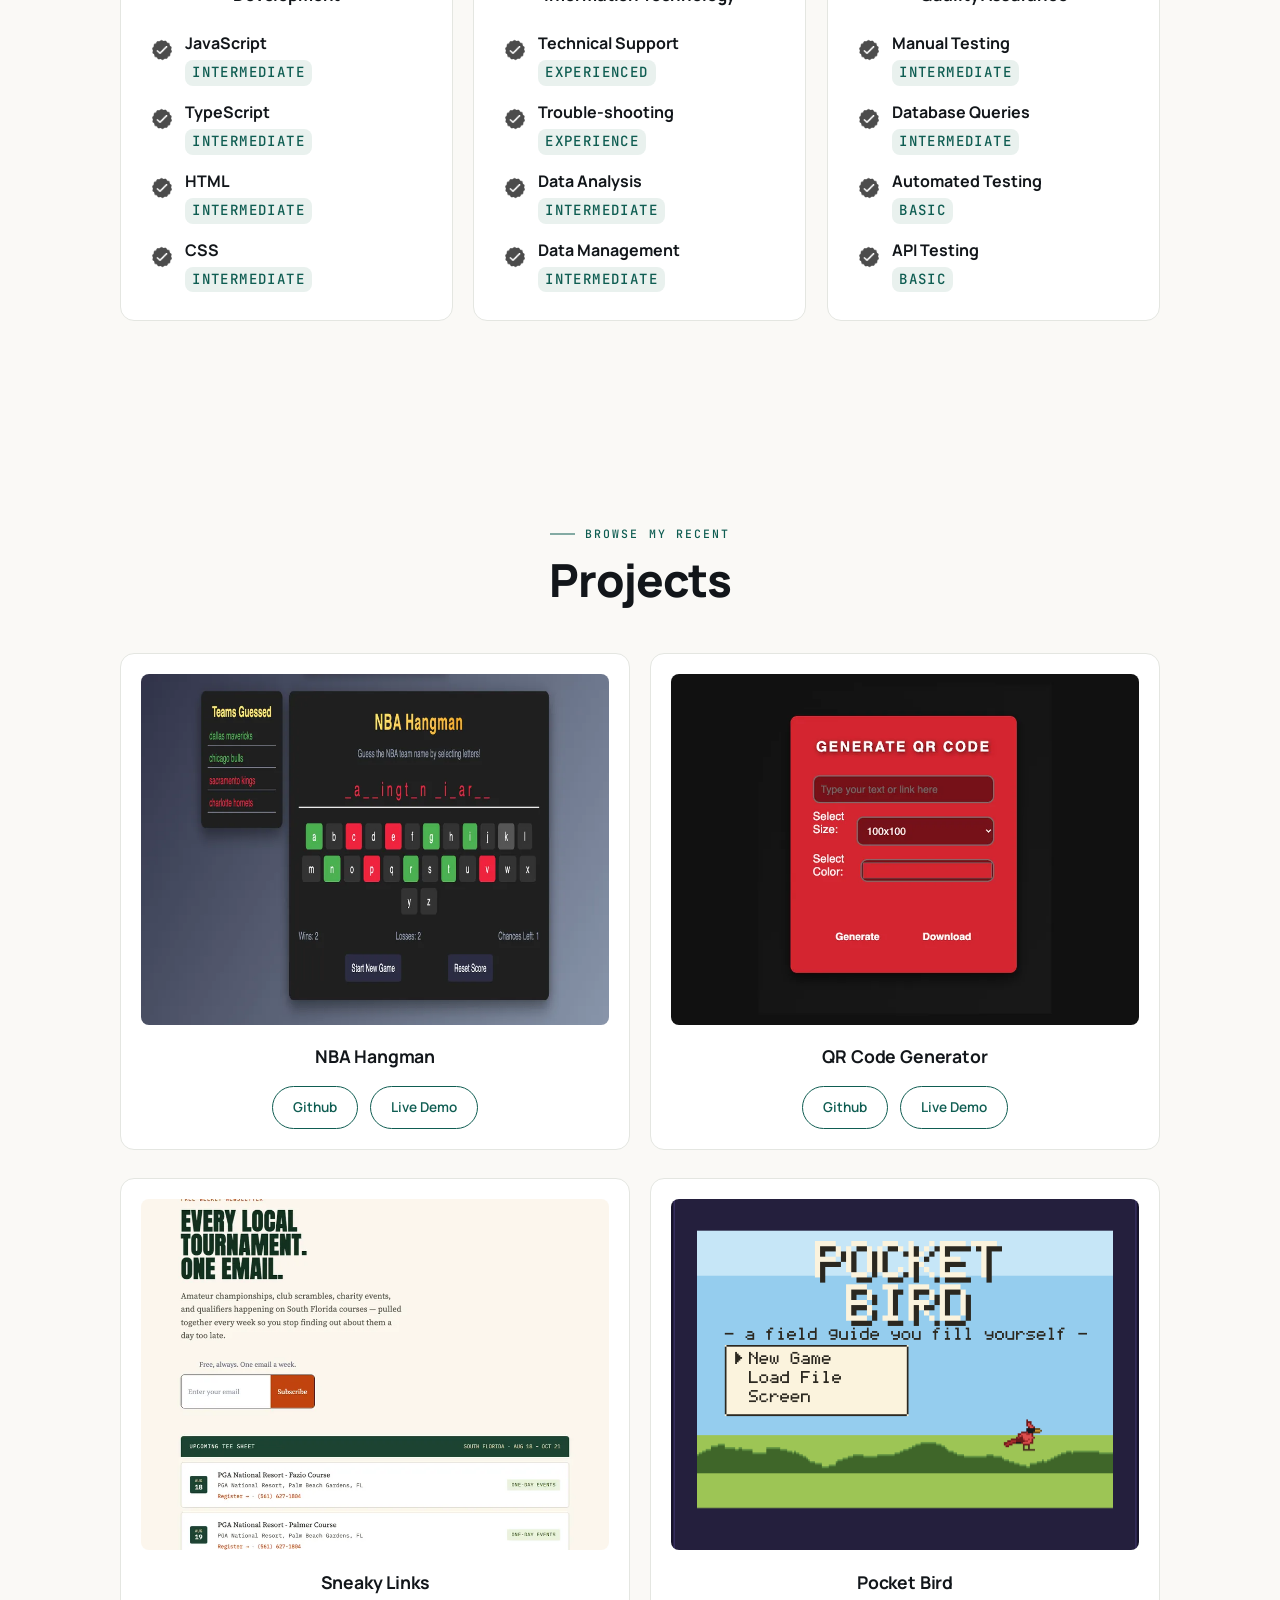
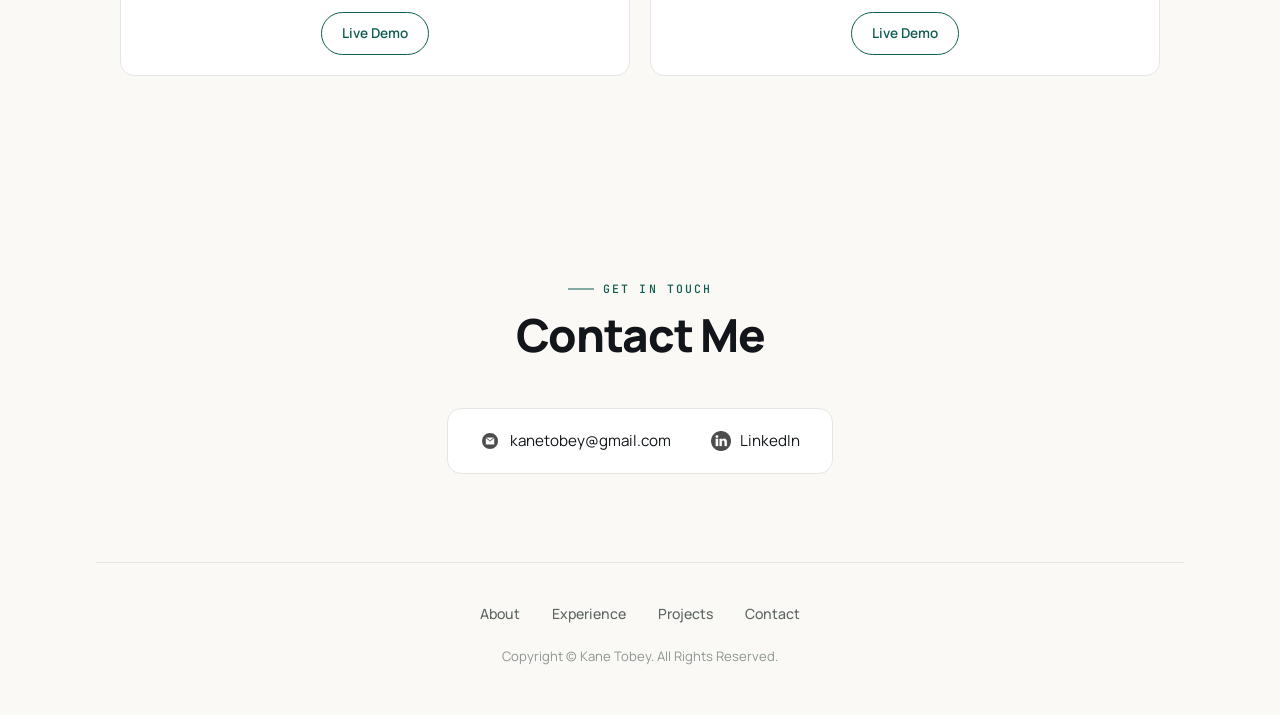
==== commit e33e5fe0: "Replace the QR Code Generator project thumbnail New screenshot of the current red-card interface. Th" ====
--- a/index.html
+++ b/index.html
@@ -369,7 +369,7 @@
         <div class="article-container">
           <img
             src="./assets/QR Generator Display Image.webp"
-            alt="Project 2"
+            alt="QR Code Generator — red card interface with text input, size and color options"
             class="project-img"
           />
         </div>
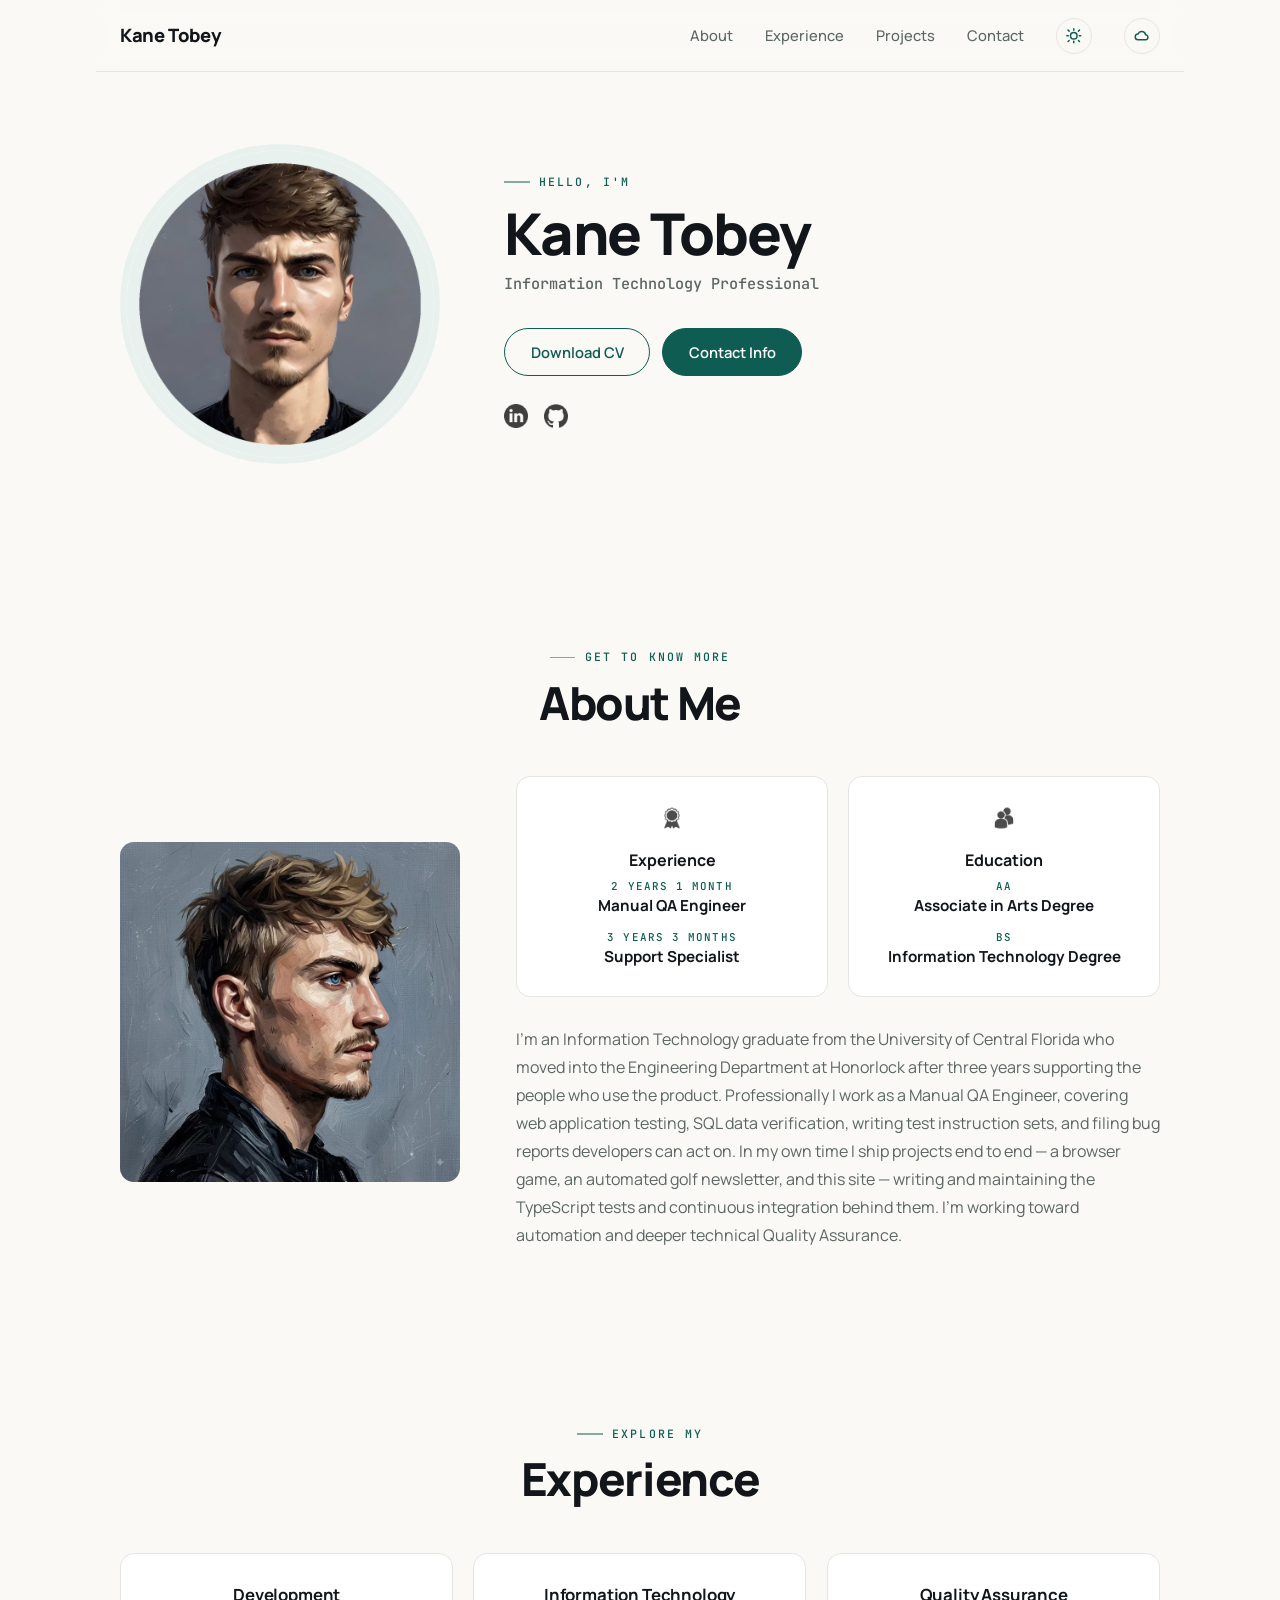
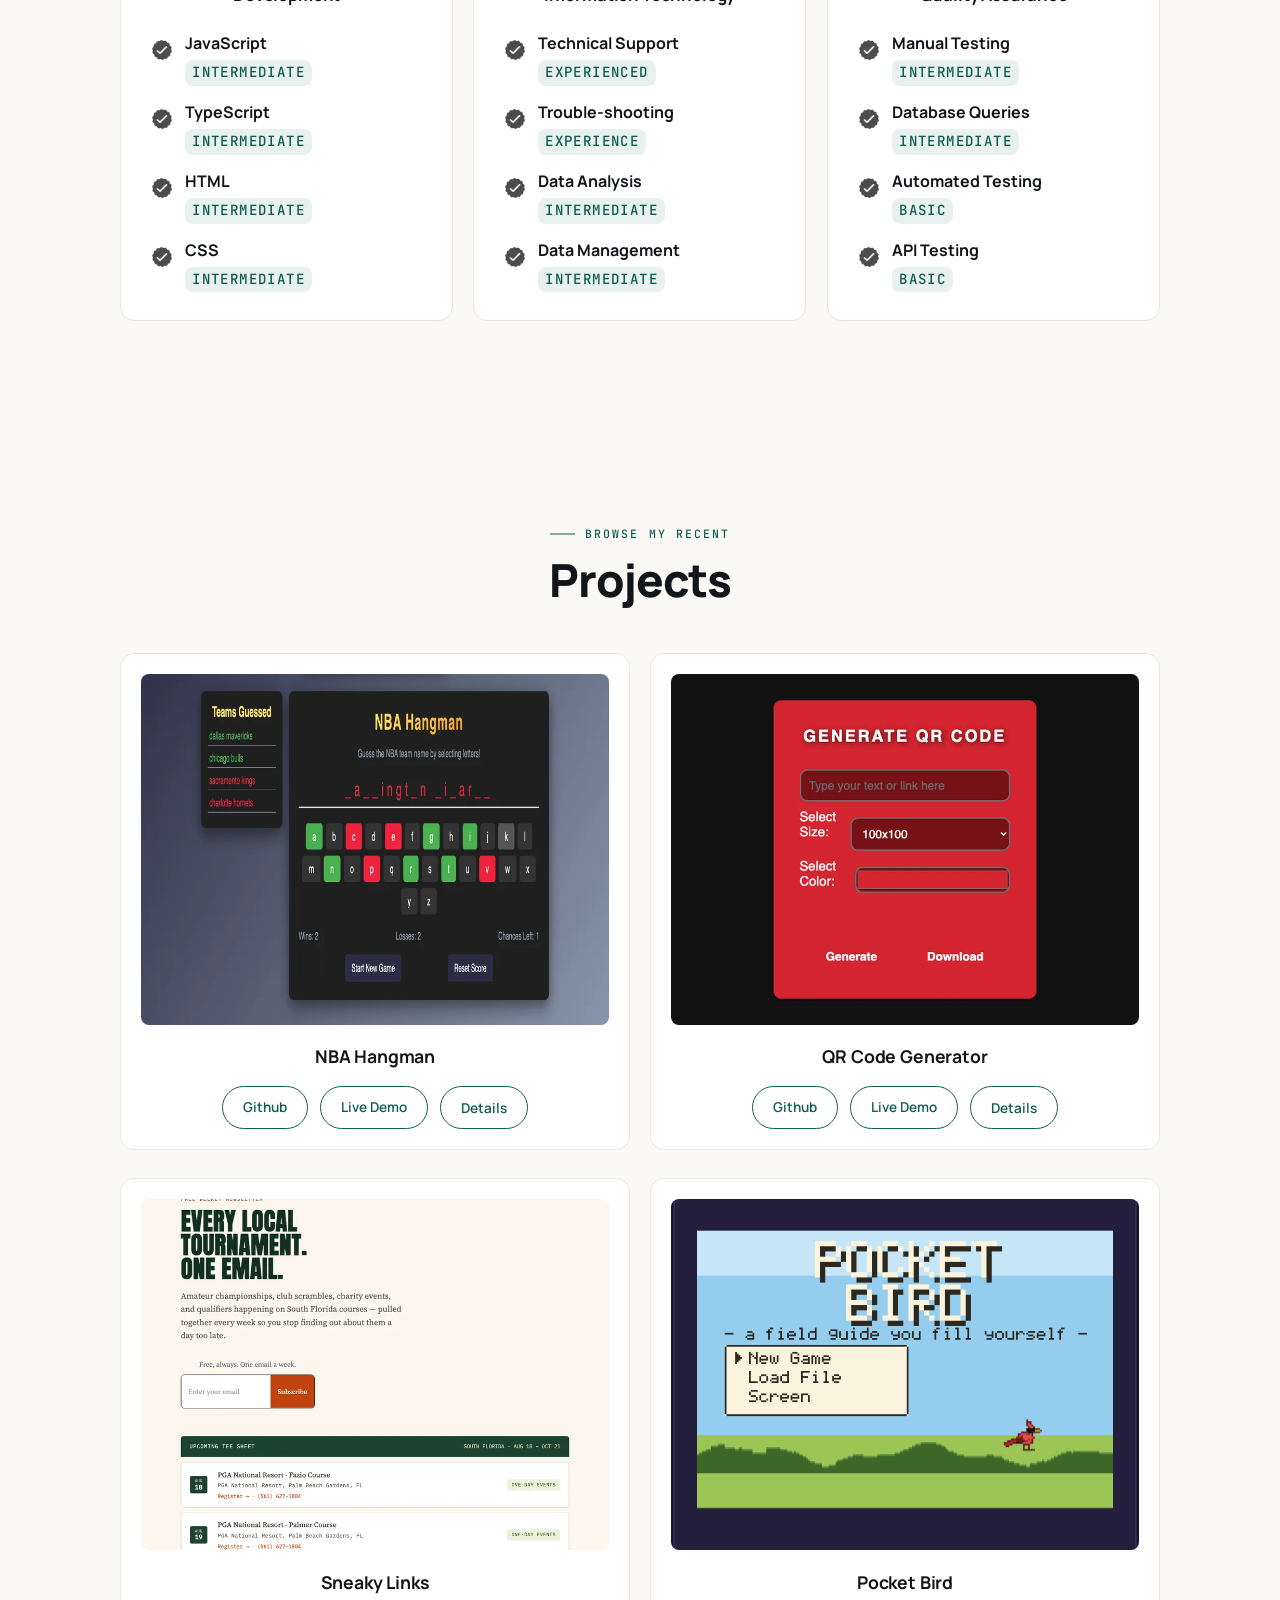
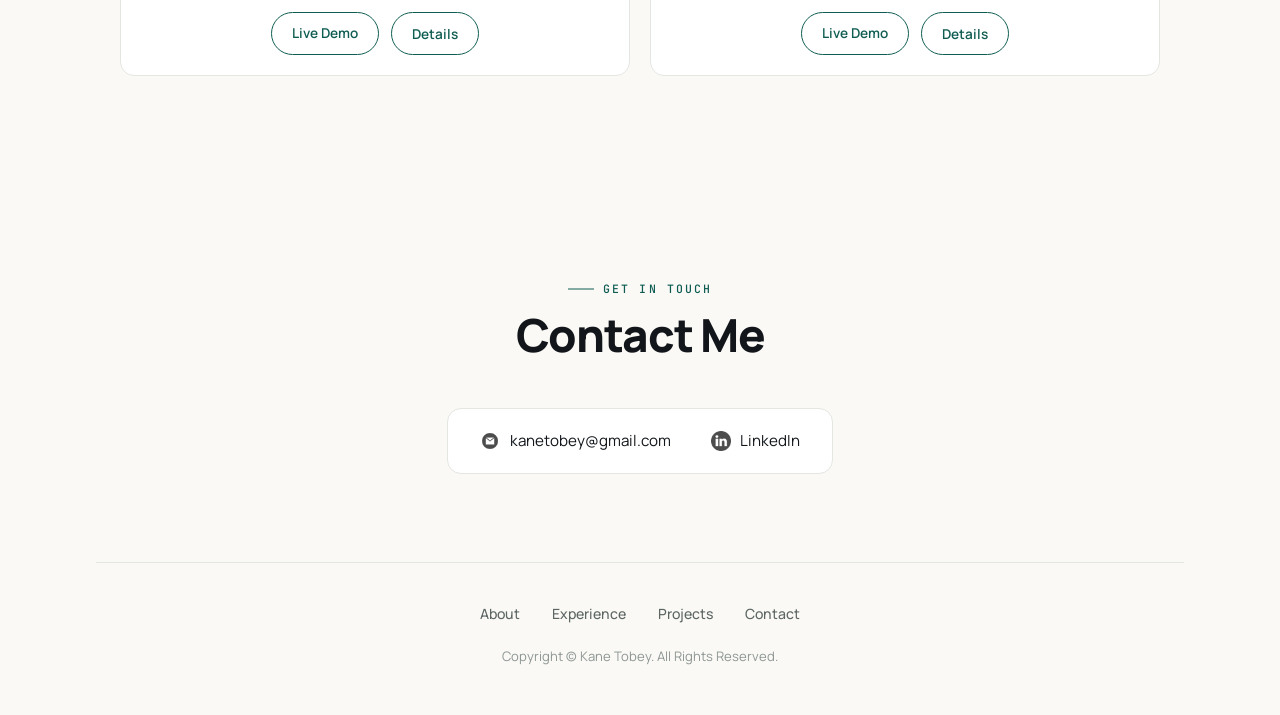
==== commit c48c9267: "Add flip-to-details on every project card A Details button turns each card over; the back carries th" ====
--- a/index.html
+++ b/index.html
@@ -339,45 +339,79 @@
   <h1 class="title">Projects</h1>
   <div class="experience-details-container">
     <div class="about-containers">
-      <div class="details-container color-container">
-        <div class="article-container">
-          <img
-            src="./assets/NBA HangMan Display Image.webp"
-            alt="Project 1"
-            class="project-img"
-          />
-        </div>
-        <h2 class="experience-sub-title project-title">NBA Hangman</h2>
-        <div class="btn-container">
-          <a 
-            href="https://github.com/kanetobey/NBA-Hangman" 
-            target="_blank" rel="noopener noreferrer" 
+      <div class="details-container color-container project-card">
+        <div class="project-card__inner">
+          <div class="project-card__front">
+            <div class="article-container">
+              <img
+                src="./assets/NBA HangMan Display Image.webp"
+                alt="NBA Hangman — dark game board with team list, guessed letters and on-screen keyboard"
+                class="project-img"
+              />
+            </div>
+            <h2 class="experience-sub-title project-title">NBA Hangman</h2>
+            <div class="btn-container">
+          <a
+            href="https://github.com/kanetobey/NBA-Hangman"
+            target="_blank" rel="noopener noreferrer"
             class="btn btn-color-2 project-btn"
           >
             Github
           </a>
-          <a 
-            href="https://nbahangman.netlify.app/" 
-            target="_blank" rel="noopener noreferrer" 
+          <a
+            href="https://nbahangman.netlify.app/"
+            target="_blank" rel="noopener noreferrer"
             class="btn btn-color-2 project-btn"
           >
             Live Demo
           </a>
+              <button
+                type="button"
+                class="btn btn-color-2 project-btn project-flip"
+                aria-expanded="false"
+              >
+                Details
+              </button>
+            </div>
+          </div>
+          <div class="project-card__back" aria-hidden="true">
+            <button type="button" class="project-unflip" aria-label="Back to the project card">
+              <svg viewBox="0 0 24 24" aria-hidden="true"><path d="M14.5 5.5 8 12l6.5 6.5" fill="none" stroke="currentColor" stroke-width="2.2" stroke-linecap="round" stroke-linejoin="round"/></svg>
+            </button>
+            <p class="project-back__eyebrow">NBA Hangman</p>
+            <p class="project-back__lede">Classic hangman with NBA teams &mdash; guess the name one letter at a time before five chances run out.</p>
+            <dl class="project-back__rows">
+            <div class="project-row">
+              <dt>Stack</dt>
+              <dd>JavaScript &middot; HTML &middot; CSS</dd>
+            </div>
+            <div class="project-row">
+              <dt>How it works</dt>
+              <dd>A shuffled team list feeds each round; the board, win&ndash;loss record and remaining chances update straight in the DOM.</dd>
+            </div>
+            <div class="project-row">
+              <dt>Under the hood</dt>
+              <dd>A Fisher&ndash;Yates shuffle deals every team once before any repeats, and the on-screen keyboard colours each guess right or wrong.</dd>
+            </div>
+            </dl>
+          </div>
         </div>
       </div>
-      <div class="details-container color-container">
-        <div class="article-container">
-          <img
-            src="./assets/QR Generator Display Image.webp"
-            alt="QR Code Generator — red card interface with text input, size and color options"
-            class="project-img"
-          />
-        </div>
-        <h2 class="experience-sub-title project-title">QR Code Generator</h2>
-        <div class="btn-container">
-          <a 
-            href="https://github.com/kanetobey/QR-Code-Generator" 
-            target="_blank" rel="noopener noreferrer" 
+      <div class="details-container color-container project-card">
+        <div class="project-card__inner">
+          <div class="project-card__front">
+            <div class="article-container">
+              <img
+                src="./assets/QR Generator Display Image.webp"
+                alt="QR Code Generator — red card interface with text input, size and color options"
+                class="project-img"
+              />
+            </div>
+            <h2 class="experience-sub-title project-title">QR Code Generator</h2>
+            <div class="btn-container">
+          <a
+            href="https://github.com/kanetobey/QR-Code-Generator"
+            target="_blank" rel="noopener noreferrer"
             class="btn btn-color-2 project-btn"
           >
             Github
@@ -389,20 +423,52 @@
           >
             Live Demo
           </a>
+              <button
+                type="button"
+                class="btn btn-color-2 project-btn project-flip"
+                aria-expanded="false"
+              >
+                Details
+              </button>
+            </div>
+          </div>
+          <div class="project-card__back" aria-hidden="true">
+            <button type="button" class="project-unflip" aria-label="Back to the project card">
+              <svg viewBox="0 0 24 24" aria-hidden="true"><path d="M14.5 5.5 8 12l6.5 6.5" fill="none" stroke="currentColor" stroke-width="2.2" stroke-linecap="round" stroke-linejoin="round"/></svg>
+            </button>
+            <p class="project-back__eyebrow">QR Code Generator</p>
+            <p class="project-back__lede">Turns anything &mdash; a link, WiFi login, contact card or message &mdash; into a scannable QR code.</p>
+            <dl class="project-back__rows">
+            <div class="project-row">
+              <dt>Stack</dt>
+              <dd>JavaScript &middot; qr-code-styling</dd>
+            </div>
+            <div class="project-row">
+              <dt>How it works</dt>
+              <dd>Seven content types build the payload; colours, gradients, dot shapes and an optional centre logo style it live.</dd>
+            </div>
+            <div class="project-row">
+              <dt>Under the hood</dt>
+              <dd>Style presets, a generation history kept in localStorage, and PNG export rendered at 1024px.</dd>
+            </div>
+            </dl>
+          </div>
         </div>
       </div>
     </div>
     <div class="about-containers">
-      <div class="details-container color-container">
-        <div class="article-container">
-          <img
-            src="./assets/Sneaky Links Display Image.webp"
-            alt="Project 3"
-            class="project-img"
-          />
-        </div>
-        <h2 class="experience-sub-title project-title">Sneaky Links</h2>
-        <div class="btn-container">
+      <div class="details-container color-container project-card">
+        <div class="project-card__inner">
+          <div class="project-card__front">
+            <div class="article-container">
+              <img
+                src="./assets/Sneaky Links Display Image.webp"
+                alt="Sneaky Links — newsletter landing page with signup form and tournament tee sheet"
+                class="project-img"
+              />
+            </div>
+            <h2 class="experience-sub-title project-title">Sneaky Links</h2>
+            <div class="btn-container">
           <a
             href="https://sneaky-links.netlify.app/"
             target="_blank" rel="noopener noreferrer"
@@ -410,18 +476,50 @@
           >
             Live Demo
           </a>
+              <button
+                type="button"
+                class="btn btn-color-2 project-btn project-flip"
+                aria-expanded="false"
+              >
+                Details
+              </button>
+            </div>
+          </div>
+          <div class="project-card__back" aria-hidden="true">
+            <button type="button" class="project-unflip" aria-label="Back to the project card">
+              <svg viewBox="0 0 24 24" aria-hidden="true"><path d="M14.5 5.5 8 12l6.5 6.5" fill="none" stroke="currentColor" stroke-width="2.2" stroke-linecap="round" stroke-linejoin="round"/></svg>
+            </button>
+            <p class="project-back__eyebrow">Sneaky Links</p>
+            <p class="project-back__lede">A weekly email of every local golf tournament in South Florida, collected and published automatically.</p>
+            <dl class="project-back__rows">
+            <div class="project-row">
+              <dt>Stack</dt>
+              <dd>Python &middot; Jinja2 &middot; GitHub Actions</dd>
+            </div>
+            <div class="project-row">
+              <dt>How it works</dt>
+              <dd>A scheduled scraper pulls tournament listings, tags each by county, and renders the newsletter and landing page from one dataset.</dd>
+            </div>
+            <div class="project-row">
+              <dt>Under the hood</dt>
+              <dd>A smoke test gates every deploy &mdash; if the render breaks, the pipeline fails instead of publishing it.</dd>
+            </div>
+            </dl>
+          </div>
         </div>
       </div>
-      <div class="details-container color-container">
-        <div class="article-container">
-          <img
-            src="./assets/Pocket Bird Display Image.png"
-            alt="Project 4"
-            class="project-img"
-          />
-        </div>
-        <h2 class="experience-sub-title project-title">Pocket Bird</h2>
-        <div class="btn-container">
+      <div class="details-container color-container project-card">
+        <div class="project-card__inner">
+          <div class="project-card__front">
+            <div class="article-container">
+              <img
+                src="./assets/Pocket Bird Display Image.png"
+                alt="Pocket Bird — Game Boy style title screen with a red bird on a green field"
+                class="project-img"
+              />
+            </div>
+            <h2 class="experience-sub-title project-title">Pocket Bird</h2>
+            <div class="btn-container">
           <a
             href="https://pocket-bird.netlify.app/"
             target="_blank" rel="noopener noreferrer"
@@ -429,6 +527,36 @@
           >
             Live Demo
           </a>
+              <button
+                type="button"
+                class="btn btn-color-2 project-btn project-flip"
+                aria-expanded="false"
+              >
+                Details
+              </button>
+            </div>
+          </div>
+          <div class="project-card__back" aria-hidden="true">
+            <button type="button" class="project-unflip" aria-label="Back to the project card">
+              <svg viewBox="0 0 24 24" aria-hidden="true"><path d="M14.5 5.5 8 12l6.5 6.5" fill="none" stroke="currentColor" stroke-width="2.2" stroke-linecap="round" stroke-linejoin="round"/></svg>
+            </button>
+            <p class="project-back__eyebrow">Pocket Bird</p>
+            <p class="project-back__lede">A Game Boy&ndash;style game about photographing real Florida birds, not catching them.</p>
+            <dl class="project-back__rows">
+            <div class="project-row">
+              <dt>Stack</dt>
+              <dd>JavaScript &middot; Canvas &middot; Node.js</dd>
+            </div>
+            <div class="project-row">
+              <dt>How it works</dt>
+              <dd>A 240&times;160 pixel engine draws everything from code &mdash; bird sprites are generated from measurements, with no image files at all.</dd>
+            </div>
+            <div class="project-row">
+              <dt>Under the hood</dt>
+              <dd>Real species data drives rarity and calls, a shared server lets friends roam the same world, and a dependency-free test suite runs in CI on every push.</dd>
+            </div>
+            </dl>
+          </div>
         </div>
       </div>
     </div>
--- a/style.css
+++ b/style.css
@@ -774,6 +774,137 @@
 
 .color-container .btn-container {
   justify-content: center;
+}
+
+/* ==========================================================================
+   PROJECT CARD FLIP
+   "Details" turns the card over; the back reads simple-first, then deeper.
+   Only the inner element rotates — the card's own background and border
+   stay put, so the faces never need their own opaque backgrounds.
+   ========================================================================== */
+
+.project-card {
+  perspective: 1400px;
+}
+
+.project-card__inner {
+  position: relative;
+  transform-style: preserve-3d;
+  transition: transform 650ms cubic-bezier(0.35, 0, 0.2, 1);
+}
+
+.project-card.is-flipped .project-card__inner {
+  transform: rotateY(180deg);
+}
+
+.project-card__front,
+.project-card__back {
+  backface-visibility: hidden;
+  -webkit-backface-visibility: hidden;
+}
+
+/* visibility gates keyboard focus: buttons on the hidden face must not be
+   tabbable. The delay keeps the outgoing face visible mid-rotation. */
+.project-card__front {
+  transition: visibility 0s 0.3s;
+}
+
+.project-card.is-flipped .project-card__front {
+  visibility: hidden;
+}
+
+.project-card__back {
+  position: absolute;
+  inset: 0;
+  transform: rotateY(180deg);
+  overflow-y: auto;
+  text-align: left;
+  visibility: hidden;
+  transition: visibility 0s 0.3s;
+  padding-right: 0.25rem;
+}
+
+.project-card.is-flipped .project-card__back {
+  visibility: visible;
+}
+
+/* the corner back button — same anatomy as the nav's round toggles */
+.project-unflip {
+  position: absolute;
+  top: 0;
+  right: 0;
+  display: flex;
+  align-items: center;
+  justify-content: center;
+  height: 2rem;
+  width: 2rem;
+  padding: 0;
+  border-radius: 50%;
+  border: 1px solid var(--line);
+  background: var(--surface);
+  color: var(--accent);
+  cursor: pointer;
+  transition: all 220ms ease;
+}
+
+.project-unflip:hover {
+  background: var(--accent-wash);
+  border-color: var(--accent);
+}
+
+.project-unflip svg {
+  height: 1rem;
+  width: 1rem;
+}
+
+.project-back__eyebrow {
+  font-family: var(--mono);
+  font-size: 0.68rem;
+  font-weight: 700;
+  text-transform: uppercase;
+  letter-spacing: 0.14em;
+  color: var(--accent);
+  margin-bottom: 0.5rem;
+  padding-right: 2.4rem; /* clear the corner button */
+}
+
+/* the simplest-terms line comes first and reads largest */
+.project-back__lede {
+  font-size: 0.98rem;
+  font-weight: 600;
+  line-height: 1.5;
+  color: var(--ink);
+  margin-bottom: 0.9rem;
+  padding-right: 2.4rem;
+}
+
+.project-back__rows {
+  display: flex;
+  flex-direction: column;
+  gap: 0.7rem;
+  border-top: 1px solid var(--line);
+  padding-top: 0.9rem;
+}
+
+.project-row dt {
+  font-family: var(--mono);
+  font-size: 0.62rem;
+  font-weight: 700;
+  text-transform: uppercase;
+  letter-spacing: 0.1em;
+  color: var(--accent);
+  background: var(--accent-wash);
+  display: inline-block;
+  padding: 0.12rem 0.45rem;
+  border-radius: var(--radius-sm);
+  margin-bottom: 0.25rem;
+}
+
+.project-row dd {
+  font-size: 0.85rem;
+  line-height: 1.55;
+  color: var(--ink-soft);
+  margin: 0;
 }
 
 /* ==========================================================================
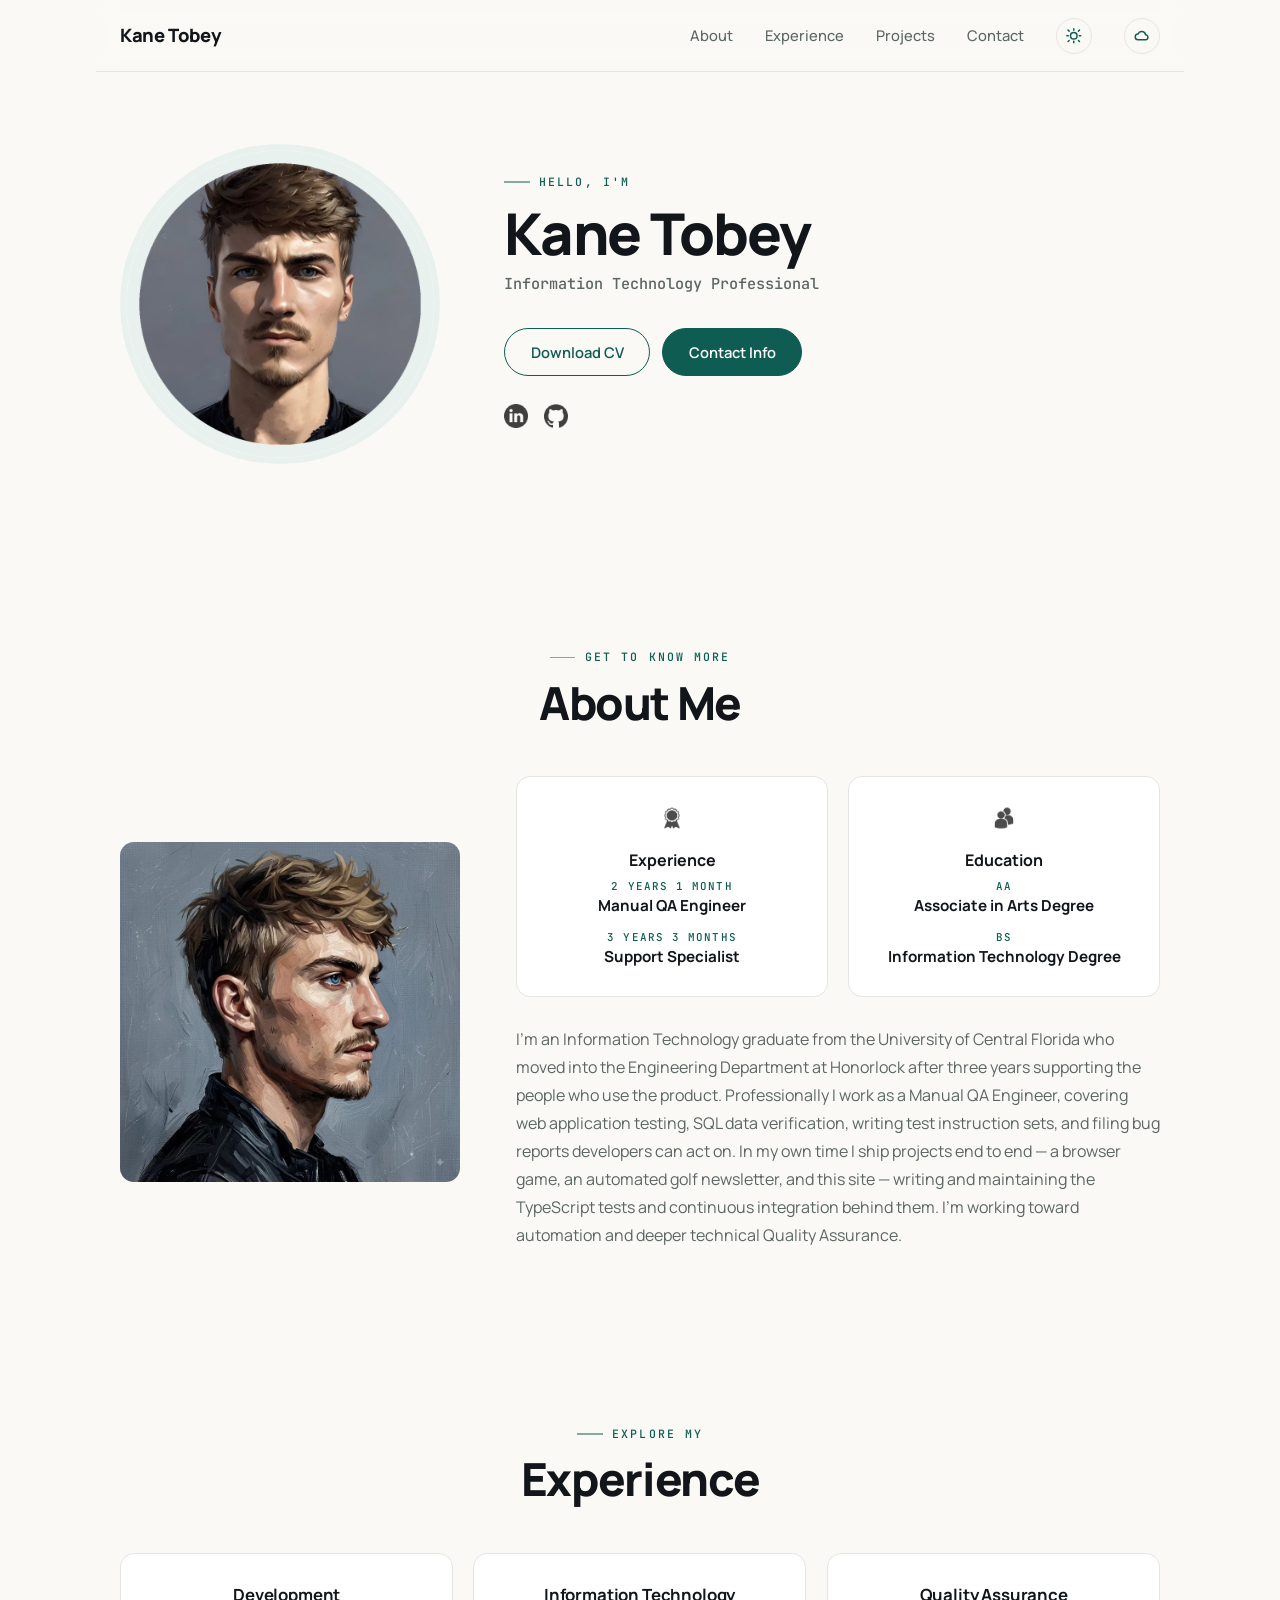
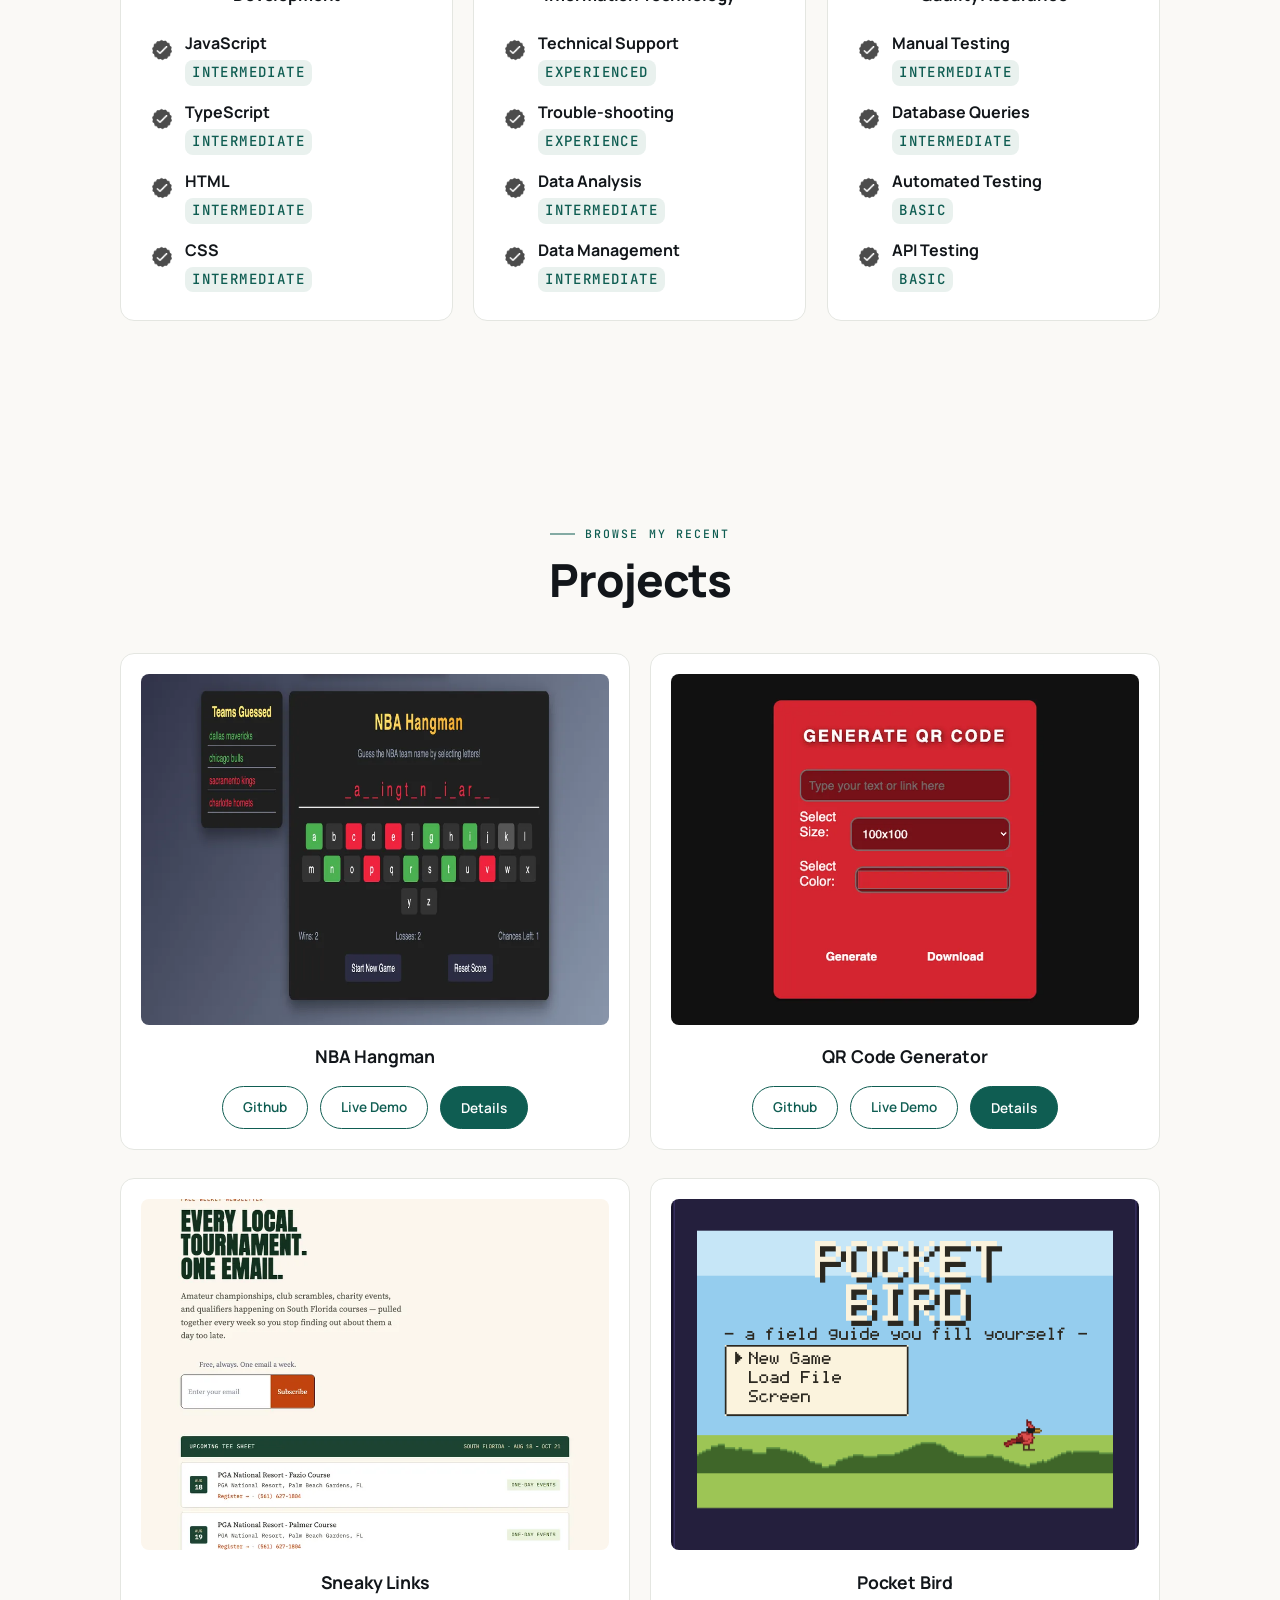
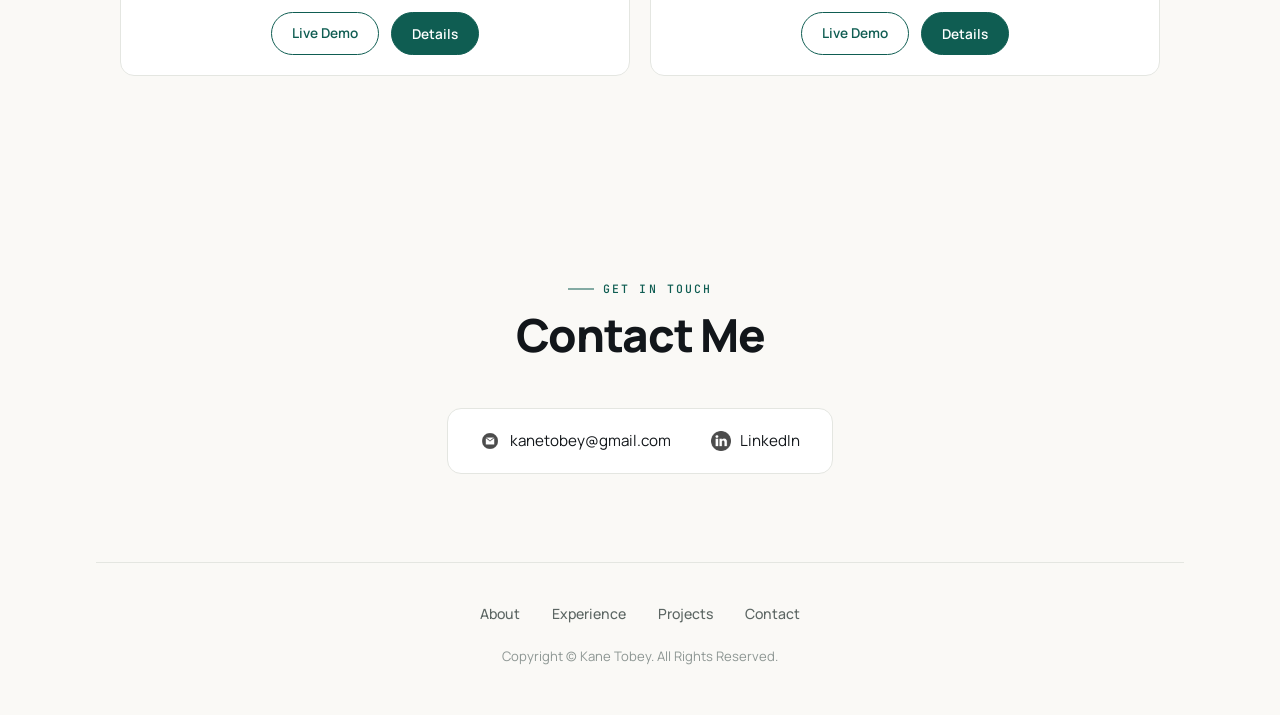
==== commit 52169f0c: "Polish the flip-card details Four refinements from looking at the built result:  - each back now end" ====
--- a/index.html
+++ b/index.html
@@ -367,7 +367,7 @@
           </a>
               <button
                 type="button"
-                class="btn btn-color-2 project-btn project-flip"
+                class="btn btn-color-1 project-btn project-flip"
                 aria-expanded="false"
               >
                 Details
@@ -394,6 +394,7 @@
               <dd>A Fisher&ndash;Yates shuffle deals every team once before any repeats, and the on-screen keyboard colours each guess right or wrong.</dd>
             </div>
             </dl>
+            <p class="project-back__foot"><a href="https://nbahangman.netlify.app/" target="_blank" rel="noopener noreferrer">Open the live demo &rarr;</a></p>
           </div>
         </div>
       </div>
@@ -425,7 +426,7 @@
           </a>
               <button
                 type="button"
-                class="btn btn-color-2 project-btn project-flip"
+                class="btn btn-color-1 project-btn project-flip"
                 aria-expanded="false"
               >
                 Details
@@ -452,6 +453,7 @@
               <dd>Style presets, a generation history kept in localStorage, and PNG export rendered at 1024px.</dd>
             </div>
             </dl>
+            <p class="project-back__foot"><a href="https://qr-code-makr.netlify.app/" target="_blank" rel="noopener noreferrer">Open the live demo &rarr;</a></p>
           </div>
         </div>
       </div>
@@ -478,7 +480,7 @@
           </a>
               <button
                 type="button"
-                class="btn btn-color-2 project-btn project-flip"
+                class="btn btn-color-1 project-btn project-flip"
                 aria-expanded="false"
               >
                 Details
@@ -505,6 +507,7 @@
               <dd>A smoke test gates every deploy &mdash; if the render breaks, the pipeline fails instead of publishing it.</dd>
             </div>
             </dl>
+            <p class="project-back__foot"><a href="https://sneaky-links.netlify.app/" target="_blank" rel="noopener noreferrer">Open the live demo &rarr;</a></p>
           </div>
         </div>
       </div>
@@ -529,7 +532,7 @@
           </a>
               <button
                 type="button"
-                class="btn btn-color-2 project-btn project-flip"
+                class="btn btn-color-1 project-btn project-flip"
                 aria-expanded="false"
               >
                 Details
@@ -556,6 +559,7 @@
               <dd>Real species data drives rarity and calls, a shared server lets friends roam the same world, and a dependency-free test suite runs in CI on every push.</dd>
             </div>
             </dl>
+            <p class="project-back__foot"><a href="https://pocket-bird.netlify.app/" target="_blank" rel="noopener noreferrer">Open the live demo &rarr;</a></p>
           </div>
         </div>
       </div>
--- a/style.css
+++ b/style.css
@@ -797,6 +797,11 @@
   transform: rotateY(180deg);
 }
 
+.project-card.is-flipped {
+  border-color: var(--accent);
+  box-shadow: 0 14px 34px var(--accent-shadow);
+}
+
 .project-card__front,
 .project-card__back {
   backface-visibility: hidden;
@@ -822,6 +827,8 @@
   visibility: hidden;
   transition: visibility 0s 0.3s;
   padding-right: 0.25rem;
+  display: flex;
+  flex-direction: column;
 }
 
 .project-card.is-flipped .project-card__back {
@@ -866,6 +873,18 @@
   color: var(--accent);
   margin-bottom: 0.5rem;
   padding-right: 2.4rem; /* clear the corner button */
+  display: flex;
+  align-items: center;
+  gap: 0.5rem;
+}
+
+.project-back__eyebrow::before {
+  content: "";
+  width: 1.1rem;
+  height: 1.5px;
+  background: var(--accent);
+  opacity: 0.5;
+  flex-shrink: 0;
 }
 
 /* the simplest-terms line comes first and reads largest */
@@ -905,6 +924,25 @@
   line-height: 1.55;
   color: var(--ink-soft);
   margin: 0;
+}
+
+.project-back__foot {
+  margin-top: auto;
+  padding-top: 0.9rem;
+  border-top: 1px solid var(--line);
+}
+
+.project-back__foot a {
+  font-family: var(--mono);
+  font-size: 0.72rem;
+  font-weight: 700;
+  text-transform: uppercase;
+  letter-spacing: 0.1em;
+  color: var(--accent);
+}
+
+.project-back__foot a:hover {
+  color: var(--accent-deep);
 }
 
 /* ==========================================================================
--- a/mediaqueries.css
+++ b/mediaqueries.css
@@ -96,6 +96,26 @@
     text-align: center;
   }
 
+  /* the card back gains a footer link; tighten its rhythm slightly so the
+     whole back still fits the card without internal scrolling */
+  .project-back__lede {
+    font-size: 0.93rem;
+    margin-bottom: 0.7rem;
+  }
+
+  .project-back__rows {
+    gap: 0.55rem;
+    padding-top: 0.7rem;
+  }
+
+  .project-row dd {
+    font-size: 0.82rem;
+  }
+
+  .project-back__foot {
+    padding-top: 0.7rem;
+  }
+
   /* The HUD spans the width on a phone, and collapses to a single line so it
      stops covering the hero buttons. Tapping the chevron opens the rest. */
   .weather-hud {
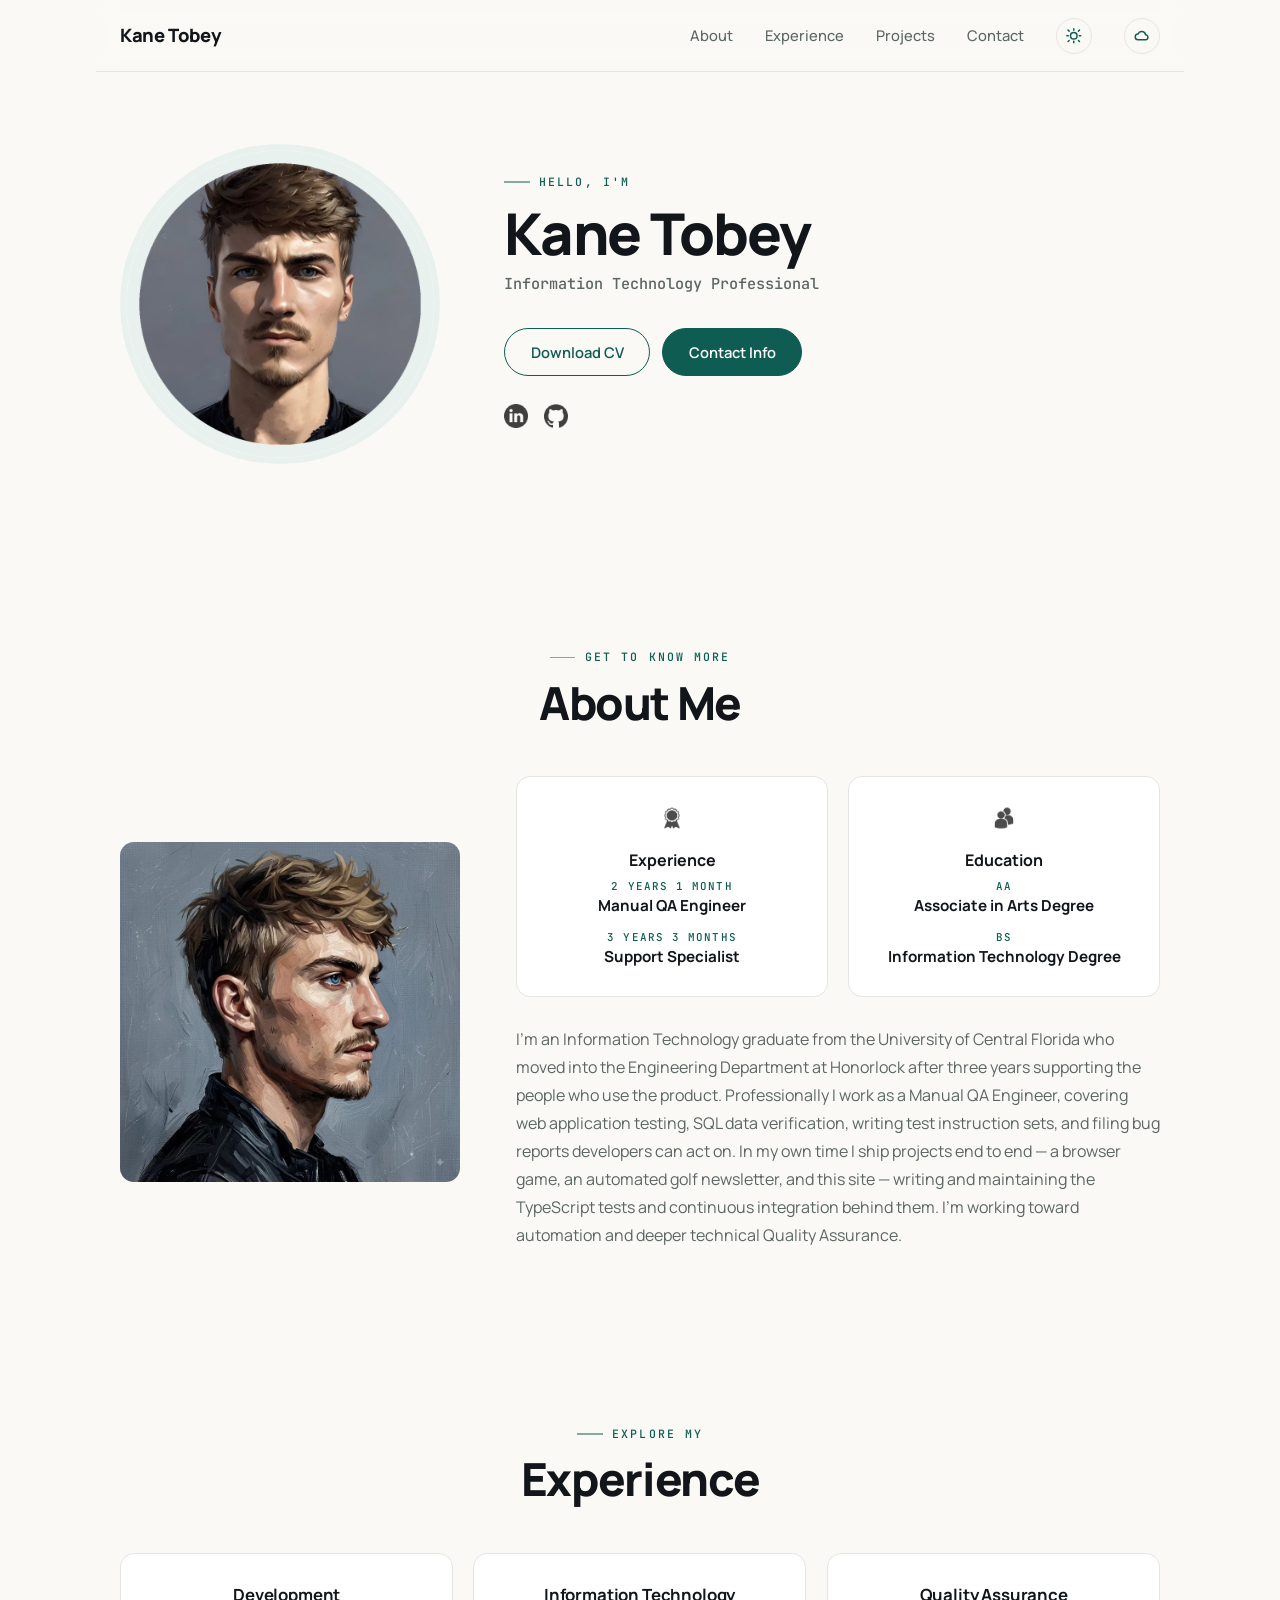
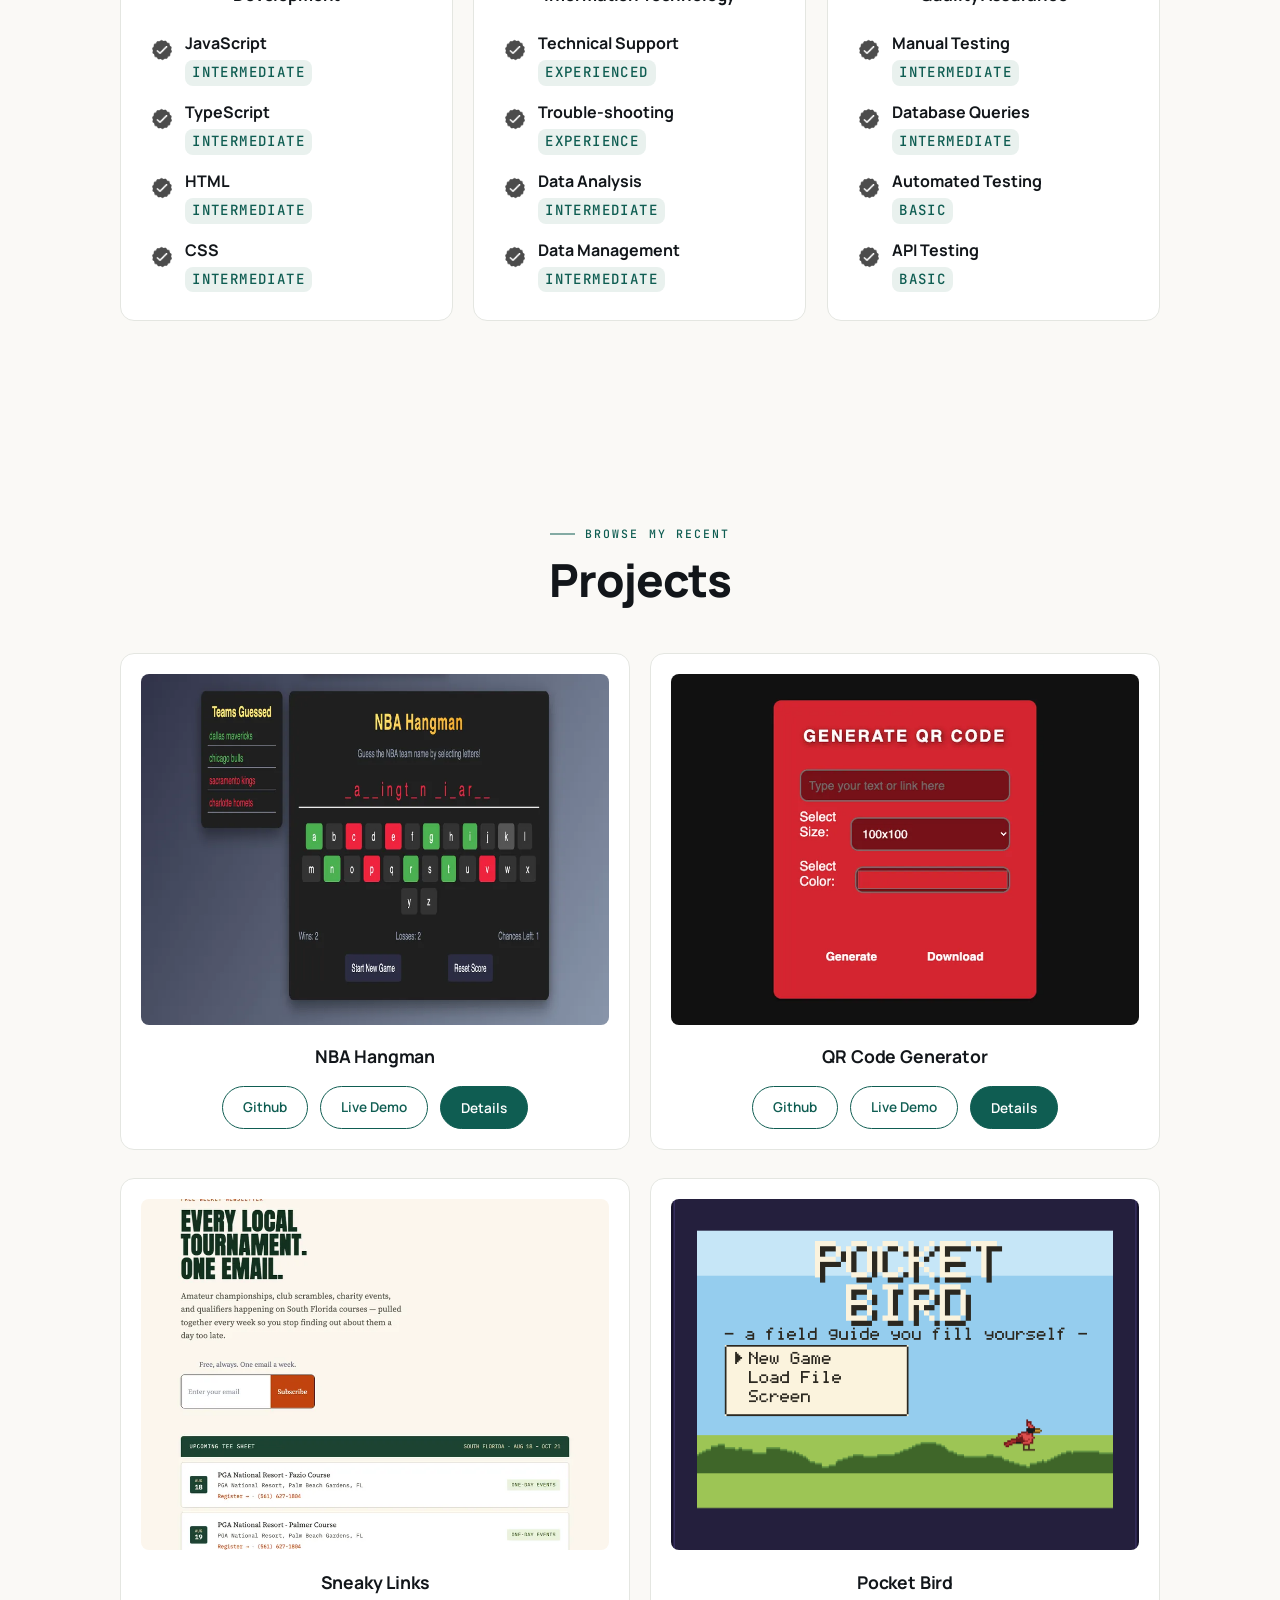
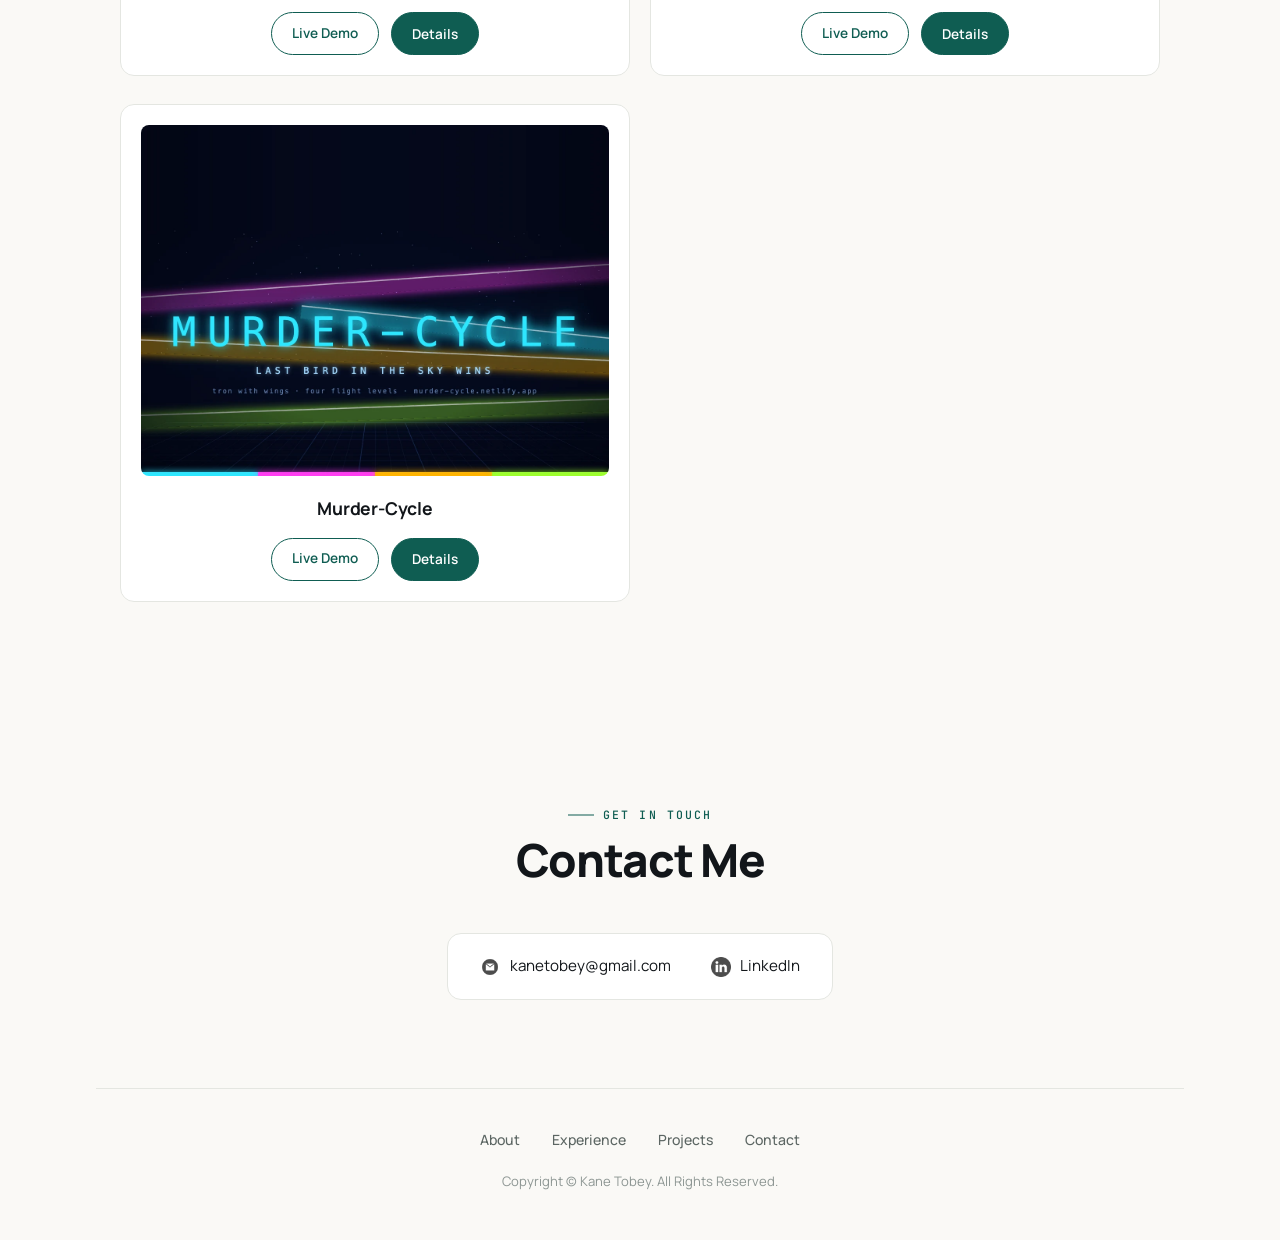
==== commit 819428eb: "Add Murder-Cycle to the projects section Fifth project card, matching the existing front/back flip s" ====
--- a/index.html
+++ b/index.html
@@ -31,6 +31,9 @@
         var prefersDark = window.matchMedia("(prefers-color-scheme: dark)").matches;
         var theme = saved || (prefersDark ? "dark" : "light");
         document.documentElement.setAttribute("data-theme", theme);
+        // marks that JS is running, so the reveal styles only ever apply when
+        // something is there to un-hide them again
+        document.documentElement.classList.add("js");
       })();
     </script>
 </head>
@@ -168,9 +171,9 @@
         </div>
     </section>
     <section id="about">
-        <p class="section__text__p1">Get To Know More</p>
+        <p data-reveal class="section__text__p1">Get To Know More</p>
         <h1 class="title">About Me</h1>
-        <div class="section-container">
+        <div class="section-container" data-reveal>
             <div class="section__pic-container">
                 <img 
                 src="./assets/sideProfileAiMe.webp"
@@ -228,9 +231,9 @@
         </div>
     </section>
     <section id="experience">
-        <p class="section__text__p1">Explore My</p>
+        <p data-reveal class="section__text__p1">Explore My</p>
         <h1 class="title">Experience</h1>
-        <div class="experience-details-container">
+        <div class="experience-details-container" data-reveal>
             <div class="about-containers">
                 <div class="details-container">
                     <h2 class="experience-sub-title">Development</h2>
@@ -335,11 +338,11 @@
         </div>
     </section>
 <section id="projects">
-  <p class="section__text__p1">Browse My Recent</p>
+  <p data-reveal class="section__text__p1">Browse My Recent</p>
   <h1 class="title">Projects</h1>
   <div class="experience-details-container">
     <div class="about-containers">
-      <div class="details-container color-container project-card">
+      <div class="details-container color-container project-card" data-reveal>
         <div class="project-card__inner">
           <div class="project-card__front">
             <div class="article-container">
@@ -398,7 +401,7 @@
           </div>
         </div>
       </div>
-      <div class="details-container color-container project-card">
+      <div class="details-container color-container project-card" data-reveal>
         <div class="project-card__inner">
           <div class="project-card__front">
             <div class="article-container">
@@ -459,7 +462,7 @@
       </div>
     </div>
     <div class="about-containers">
-      <div class="details-container color-container project-card">
+      <div class="details-container color-container project-card" data-reveal>
         <div class="project-card__inner">
           <div class="project-card__front">
             <div class="article-container">
@@ -511,7 +514,7 @@
           </div>
         </div>
       </div>
-      <div class="details-container color-container project-card">
+      <div class="details-container color-container project-card" data-reveal>
         <div class="project-card__inner">
           <div class="project-card__front">
             <div class="article-container">
@@ -564,12 +567,66 @@
         </div>
       </div>
     </div>
+    <div class="about-containers">
+      <div class="details-container color-container project-card" data-reveal>
+        <div class="project-card__inner">
+          <div class="project-card__front">
+            <div class="article-container">
+              <img
+                src="./assets/Murder Cycle Display Image.webp"
+                alt="Murder-Cycle &mdash; neon light trails cutting across a dark arena above a glowing grid floor"
+                class="project-img"
+              />
+            </div>
+            <h2 class="experience-sub-title project-title">Murder-Cycle</h2>
+            <div class="btn-container">
+          <a
+            href="https://murder-cycle.netlify.app/"
+            target="_blank" rel="noopener noreferrer"
+            class="btn btn-color-2 project-btn"
+          >
+            Live Demo
+          </a>
+              <button
+                type="button"
+                class="btn btn-color-1 project-btn project-flip"
+                aria-expanded="false"
+              >
+                Details
+              </button>
+            </div>
+          </div>
+          <div class="project-card__back" aria-hidden="true">
+            <button type="button" class="project-unflip" aria-label="Back to the project card">
+              <svg viewBox="0 0 24 24" aria-hidden="true"><path d="M14.5 5.5 8 12l6.5 6.5" fill="none" stroke="currentColor" stroke-width="2.2" stroke-linecap="round" stroke-linejoin="round"/></svg>
+            </button>
+            <p class="project-back__eyebrow">Murder-Cycle</p>
+            <p class="project-back__lede">Tron light-cycles reimagined as birds &mdash; neon trails are walls, and the last bird in the sky wins.</p>
+            <dl class="project-back__rows">
+            <div class="project-row">
+              <dt>Stack</dt>
+              <dd>JavaScript &middot; three.js &middot; Node.js</dd>
+            </div>
+            <div class="project-row">
+              <dt>How it works</dt>
+              <dd>Every trail is a wall one flight level thick &mdash; climb or dive and you pass straight through, so the arena is fought in four layers.</dd>
+            </div>
+            <div class="project-row">
+              <dt>Under the hood</dt>
+              <dd>Skimming a wall without touching it grants up to 35% more speed, and a self-playing soak mode runs endless bot rounds to catch bugs.</dd>
+            </div>
+            </dl>
+            <p class="project-back__foot"><a href="https://murder-cycle.netlify.app/" target="_blank" rel="noopener noreferrer">Open the live demo &rarr;</a></p>
+          </div>
+        </div>
+      </div>
+    </div>
   </div>
 </section>
 <section id="contact">
-    <p class="section__text__p1">Get in Touch</p>
+    <p data-reveal class="section__text__p1">Get in Touch</p>
     <h1 class="title">Contact Me</h1>
-    <div class="contact-info-upper-container">
+    <div class="contact-info-upper-container" data-reveal>
         <div class="contact-info-container">
             <img 
             src="./assets/email.png" 
--- a/style.css
+++ b/style.css
@@ -30,6 +30,15 @@
   --sans: "Manrope", -apple-system, BlinkMacSystemFont, "Segoe UI", sans-serif;
   --mono: "JetBrains Mono", ui-monospace, "SF Mono", Menlo, monospace;
 
+  /* motion — one vocabulary, so nothing on the page moves at a speed
+     nothing else moves at */
+  --t-fast: 140ms;   /* presses, icon swaps: should feel instant */
+  --t-base: 220ms;   /* hovers, colour changes */
+  --t-slow: 420ms;   /* the card flip, theme crossfade */
+  --ease: cubic-bezier(0.4, 0, 0.2, 1);        /* general purpose */
+  --ease-out: cubic-bezier(0.16, 1, 0.3, 1);   /* decelerate: reveals, flips */
+  --flip-gate: 180ms;  /* when the outgoing face hands over, mid-rotation */
+
   color-scheme: light;
 }
 
@@ -113,7 +122,7 @@
 body {
   background: var(--bg);
   color: var(--ink);
-  transition: background 300ms ease, color 300ms ease;
+  transition: background-color var(--t-slow) var(--ease), color var(--t-slow) var(--ease);
   font-family: var(--sans);
   font-size: 1rem;
   line-height: 1.6;
@@ -131,7 +140,7 @@
 a {
   color: var(--ink);
   text-decoration: none;
-  transition: color 200ms ease;
+  transition: color var(--t-base) var(--ease);
 }
 
 a:hover {
@@ -156,6 +165,12 @@
   *::after {
     transition-duration: 0.01ms !important;
     animation-duration: 0.01ms !important;
+    /* Delays must go too. Overriding only the duration left the card flip
+       instant but its visibility hand-off still waiting 300ms — both faces
+       hidden, so the card sat blank. */
+    transition-delay: 0s !important;
+    animation-delay: 0s !important;
+    animation-iteration-count: 1 !important;
   }
 }
 
@@ -210,7 +225,7 @@
   background: var(--accent);
   transform: scaleX(0);
   transform-origin: left;
-  transition: transform 220ms ease;
+  transition: transform var(--t-base) var(--ease-out);
 }
 
 .nav-links a:hover {
@@ -249,7 +264,8 @@
   background: none;
   color: var(--accent);
   cursor: pointer;
-  transition: all 220ms ease;
+  transition: background-color var(--t-base) var(--ease),
+    border-color var(--t-base) var(--ease), transform var(--t-base) var(--ease-out);
 }
 
 .theme-toggle:hover,
@@ -269,7 +285,7 @@
   stroke-width: 2;
   stroke-linecap: round;
   stroke-linejoin: round;
-  transition: opacity 250ms ease, transform 350ms ease;
+  transition: opacity var(--t-base) var(--ease), transform var(--t-slow) var(--ease-out);
 }
 
 .theme-toggle .icon-moon {
@@ -333,7 +349,7 @@
   height: 2px;
   border-radius: 2px;
   background-color: var(--ink);
-  transition: all 300ms ease-in-out;
+  transition: transform var(--t-base) var(--ease), opacity var(--t-fast) var(--ease);
 }
 
 .hamburger-icon.open span:first-child {
@@ -360,7 +376,7 @@
   max-height: 0;
   overflow: hidden;
   opacity: 0;
-  transition: max-height 300ms ease-in-out, opacity 200ms ease-in-out;
+  transition: max-height var(--t-slow) var(--ease-out), opacity var(--t-base) var(--ease);
 }
 
 .menu-links.open {
@@ -495,7 +511,9 @@
   padding: 0.8rem 1.6rem;
   border-radius: 100px;
   cursor: pointer;
-  transition: all 220ms ease;
+  transition: background-color var(--t-base) var(--ease),
+    border-color var(--t-base) var(--ease), color var(--t-base) var(--ease),
+    transform var(--t-fast) var(--ease-out);
   border: 1.5px solid var(--accent);
   white-space: nowrap;
 }
@@ -540,7 +558,7 @@
 #socials-container .icon {
   cursor: pointer;
   opacity: 0.75;
-  transition: opacity 200ms ease, transform 200ms ease;
+  transition: opacity var(--t-base) var(--ease), transform var(--t-base) var(--ease-out);
 }
 
 #socials-container a:hover .icon {
@@ -559,8 +577,8 @@
   padding: 1.75rem;
   text-align: center;
   flex: 1;
-  transition: border-color 220ms ease, box-shadow 220ms ease,
-    transform 220ms ease, background-color 450ms ease;
+  transition: border-color var(--t-base) var(--ease), box-shadow var(--t-base) var(--ease),
+    transform var(--t-base) var(--ease-out), background-color var(--t-slow) var(--ease);
 }
 
 .about-containers {
@@ -759,6 +777,16 @@
   display: block;
 }
 
+/* Project cards sit two to a row. A row holding a single card keeps that
+   same half width instead of stretching across, so every project reads at
+   one consistent size no matter how the count divides. Scoped above the
+   34rem breakpoint, where .about-containers is still a row. */
+@media screen and (min-width: 34.0625rem) {
+  #projects .project-card {
+    flex: 0 1 calc(50% - 0.625rem);
+  }
+}
+
 .project-title {
   font-size: 1.1rem;
   font-weight: 700;
@@ -790,7 +818,16 @@
 .project-card__inner {
   position: relative;
   transform-style: preserve-3d;
-  transition: transform 650ms cubic-bezier(0.35, 0, 0.2, 1);
+  transition: transform var(--t-slow) var(--ease-out);
+}
+
+/* Promote the layer on approach rather than at click time. Without this the
+   compositor builds it on the first animated frame, which cost a dropped
+   frame (33ms) at the start of every flip. */
+.project-card:hover .project-card__inner,
+.project-card:focus-within .project-card__inner,
+.project-card.is-flipped .project-card__inner {
+  will-change: transform;
 }
 
 .project-card.is-flipped .project-card__inner {
@@ -808,10 +845,11 @@
   -webkit-backface-visibility: hidden;
 }
 
-/* visibility gates keyboard focus: buttons on the hidden face must not be
-   tabbable. The delay keeps the outgoing face visible mid-rotation. */
+/* Visibility gates keyboard focus: buttons on the hidden face must not be
+   tabbable. The delay hands over mid-rotation, and reads from the same token
+   the flip does so the two can't drift apart. Reduced motion zeroes it. */
 .project-card__front {
-  transition: visibility 0s 0.3s;
+  transition: visibility 0s var(--flip-gate);
 }
 
 .project-card.is-flipped .project-card__front {
@@ -825,7 +863,7 @@
   overflow-y: auto;
   text-align: left;
   visibility: hidden;
-  transition: visibility 0s 0.3s;
+  transition: visibility 0s var(--flip-gate);
   padding-right: 0.25rem;
   display: flex;
   flex-direction: column;
@@ -851,12 +889,53 @@
   background: var(--surface);
   color: var(--accent);
   cursor: pointer;
-  transition: all 220ms ease;
+  transition: background-color var(--t-base) var(--ease),
+    border-color var(--t-base) var(--ease), transform var(--t-fast) var(--ease-out);
 }
 
 .project-unflip:hover {
   background: var(--accent-wash);
   border-color: var(--accent);
+}
+
+/* PRESS STATES — every control gives way slightly under the pointer, so a
+   click feels acknowledged before anything else happens */
+.btn:active,
+.theme-toggle:active,
+.weather-toggle:active,
+.project-unflip:active {
+  transform: scale(0.96);
+  transition-duration: var(--t-fast);
+}
+
+.btn-color-1:active,
+.btn-color-2:active {
+  transform: translateY(-1px) scale(0.98);
+}
+
+/* ==========================================================================
+   SCROLL REVEAL
+   Only armed when JS is running (html.js), so with JS off nothing is ever
+   hidden. Skipped entirely under reduced motion.
+   ========================================================================== */
+
+html.js [data-reveal] {
+  opacity: 0;
+  transform: translateY(12px);
+  transition: opacity var(--t-slow) var(--ease-out),
+    transform var(--t-slow) var(--ease-out);
+}
+
+html.js [data-reveal].is-revealed {
+  opacity: 1;
+  transform: none;
+}
+
+@media (prefers-reduced-motion: reduce) {
+  html.js [data-reveal] {
+    opacity: 1;
+    transform: none;
+  }
 }
 
 .project-unflip svg {
@@ -1154,7 +1233,7 @@
   border-right: 1.5px solid currentColor;
   border-bottom: 1.5px solid currentColor;
   transform: translateY(-2px) rotate(-135deg);
-  transition: transform 250ms ease;
+  transition: transform var(--t-base) var(--ease);
 }
 
 .weather-hud.is-open .weather-hud__chev {
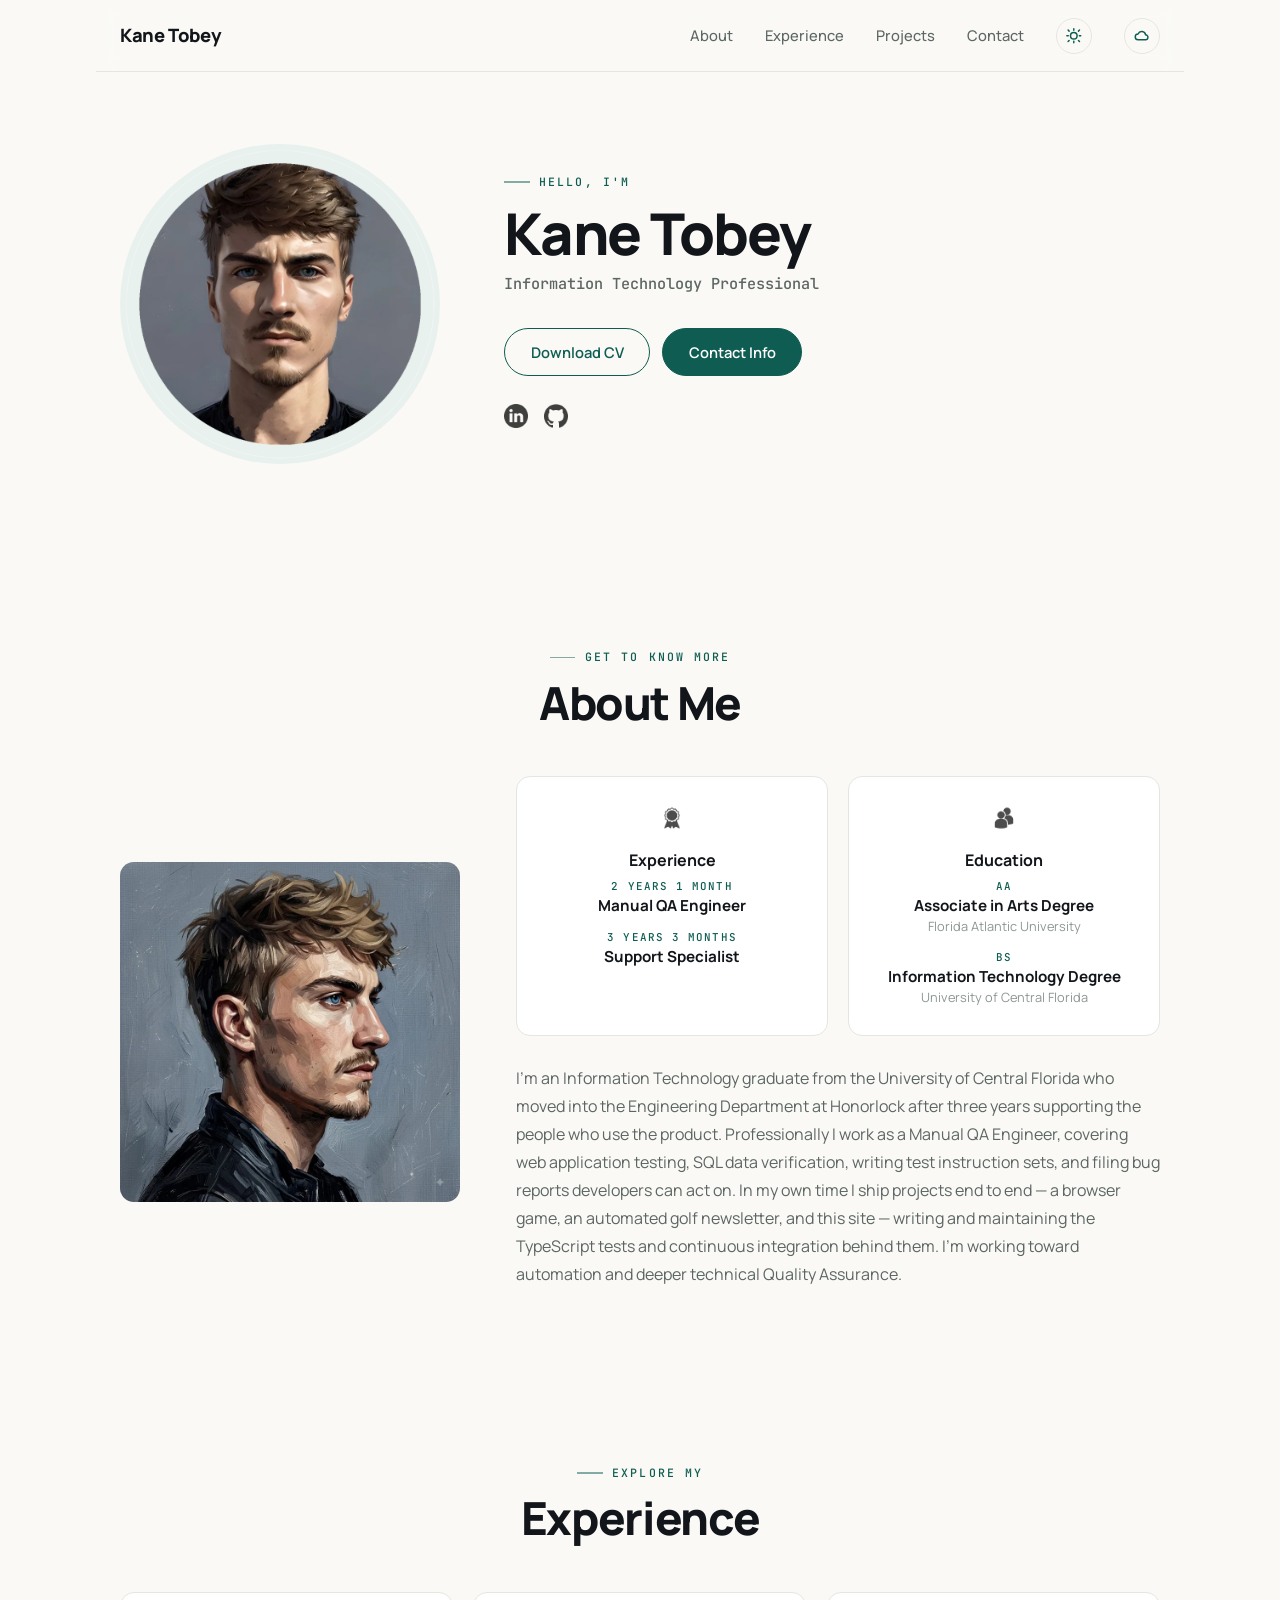
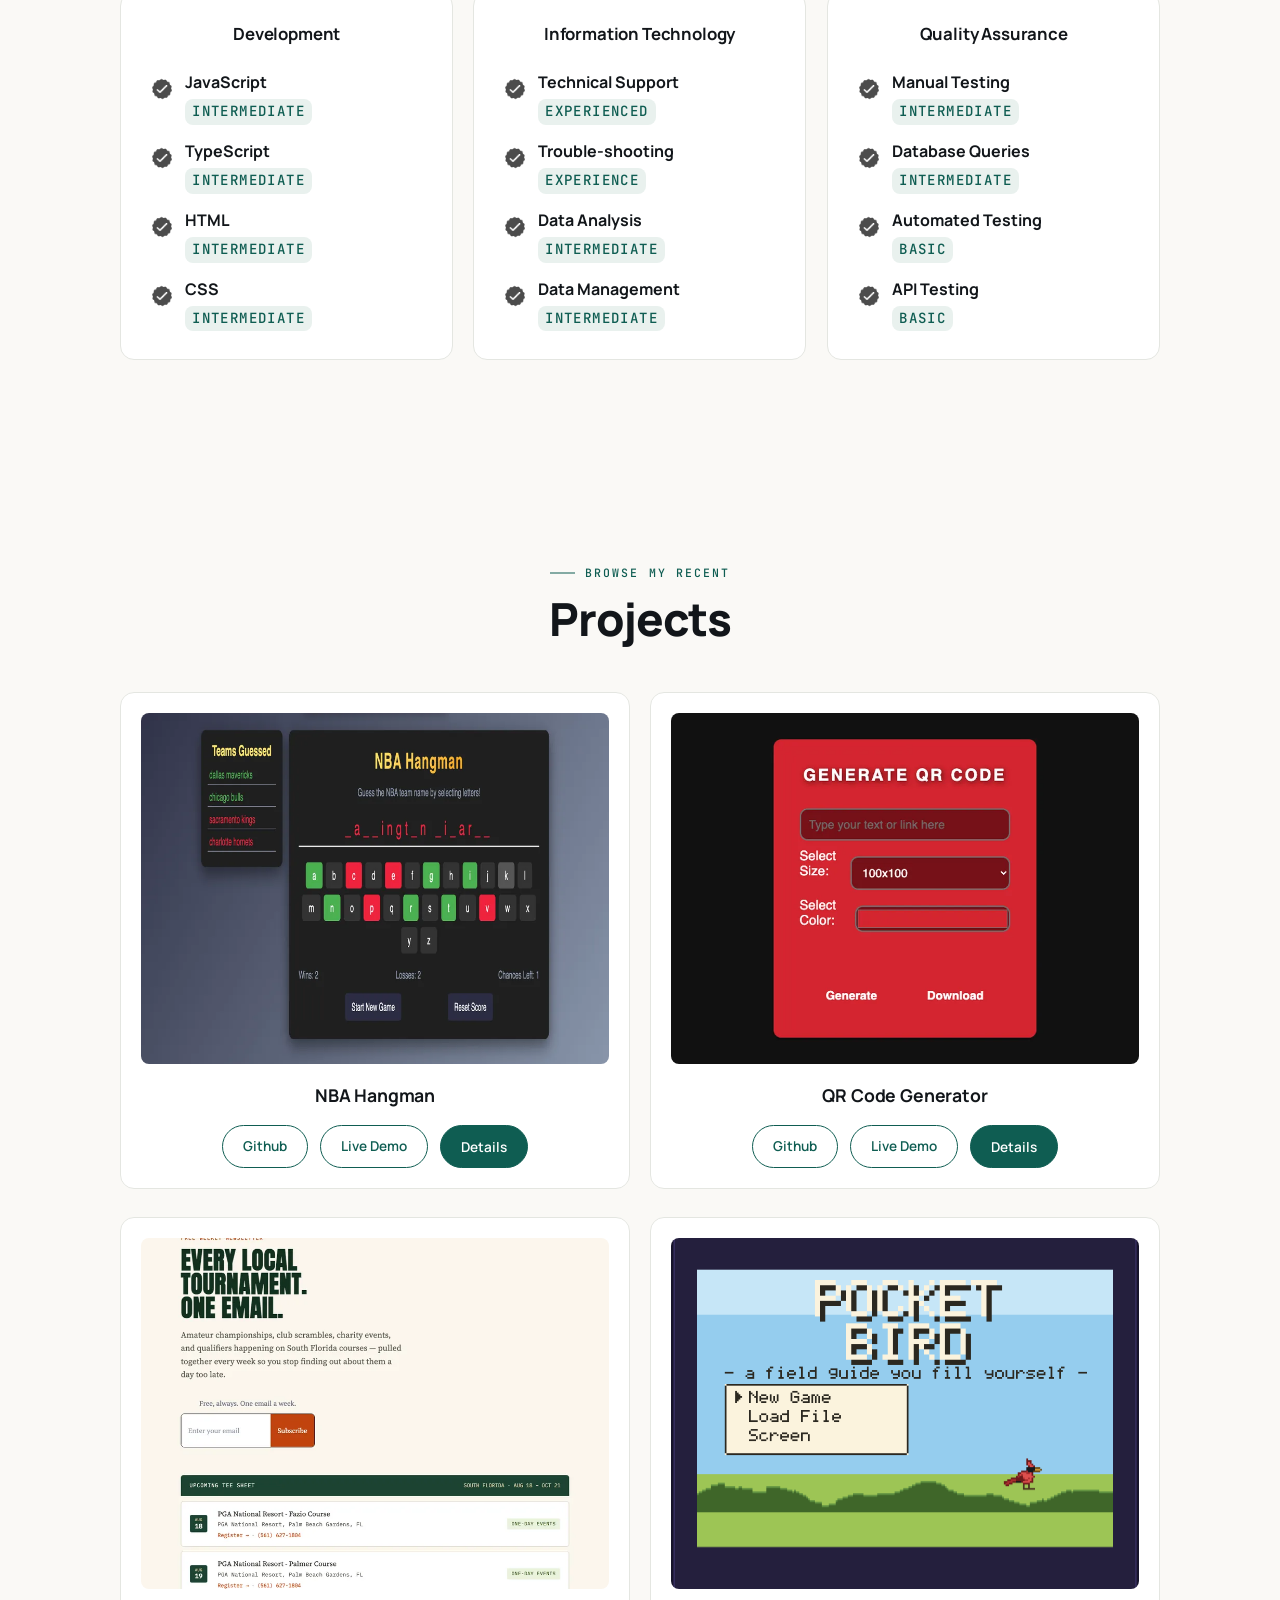
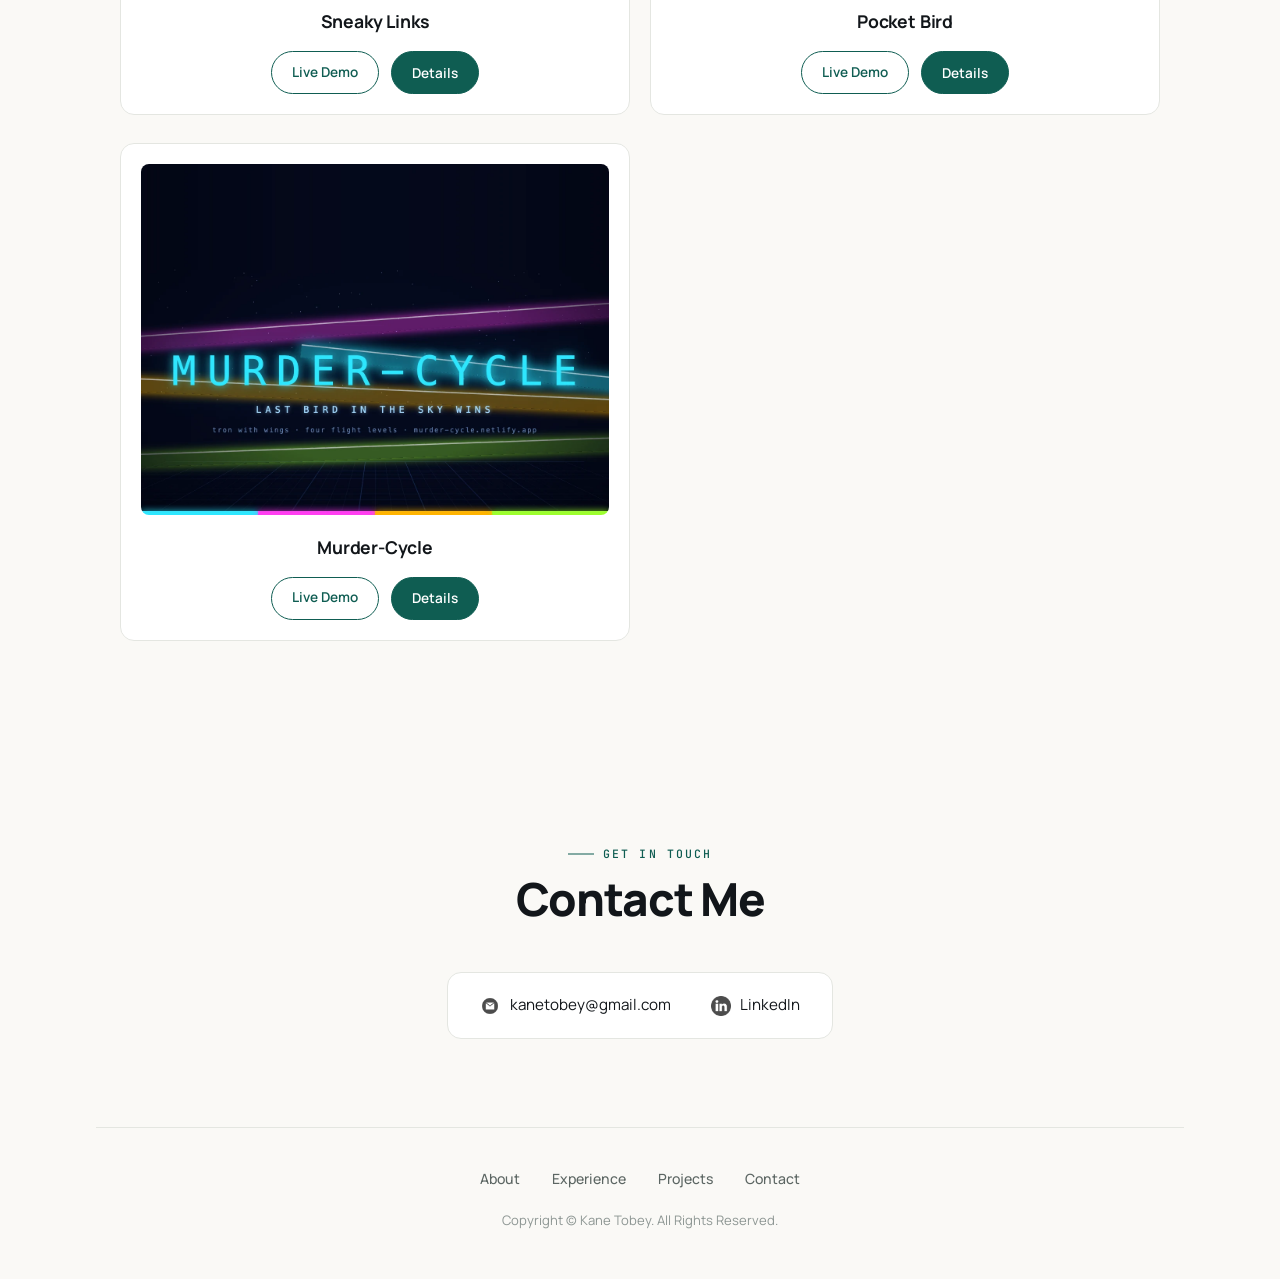
==== commit 2affa9d0: "Add universities to the Education card Co-Authored-By: Claude Fable 5 <noreply@anthropic.com>" ====
--- a/index.html
+++ b/index.html
@@ -212,10 +212,12 @@
                         <p class="entry">
                             <span class="entry__meta">AA</span>
                             <span class="entry__name">Associate in Arts Degree</span>
+                            <span class="entry__school">Florida Atlantic University</span>
                         </p>
                         <p class="entry">
                             <span class="entry__meta">BS</span>
                             <span class="entry__name">Information Technology Degree</span>
+                            <span class="entry__school">University of Central Florida</span>
                         </p>
                     </div>
                 </div>
--- a/style.css
+++ b/style.css
@@ -654,6 +654,12 @@
   font-weight: 700;
   line-height: 1.35;
   color: var(--ink);
+}
+
+.entry__school {
+  font-size: 0.8rem;
+  line-height: 1.4;
+  color: var(--ink-faint);
 }
 
 .text-container p {
@@ -1175,13 +1181,17 @@
 }
 
 .weather-hud__grid {
-  display: grid;
+  display: none;
   grid-template-columns: auto 1fr;
   gap: 0.12rem 0.9rem;
   padding-top: 0.6rem;
   border-top: 1px solid var(--line);
 }
 
+.weather-hud.is-open .weather-hud__grid {
+  display: grid;
+}
+
 .weather-hud__grid dt {
   color: var(--ink-faint);
 }
@@ -1193,12 +1203,16 @@
 }
 
 .weather-hud__slider {
-  display: block;
+  display: none;
   margin-top: 0.75rem;
   padding-top: 0.65rem;
   border-top: 1px solid var(--line);
   color: var(--ink-faint);
   pointer-events: auto;   /* the panel is the one interactive overlay */
+}
+
+.weather-hud.is-open .weather-hud__slider {
+  display: block;
 }
 
 .weather-hud__slider input {
@@ -1209,9 +1223,8 @@
   cursor: pointer;
 }
 
-/* the expand control only earns its place on a phone */
 .weather-hud__more {
-  display: none;
+  display: block;
   position: absolute;
   top: 0.5rem;
   right: 0.5rem;
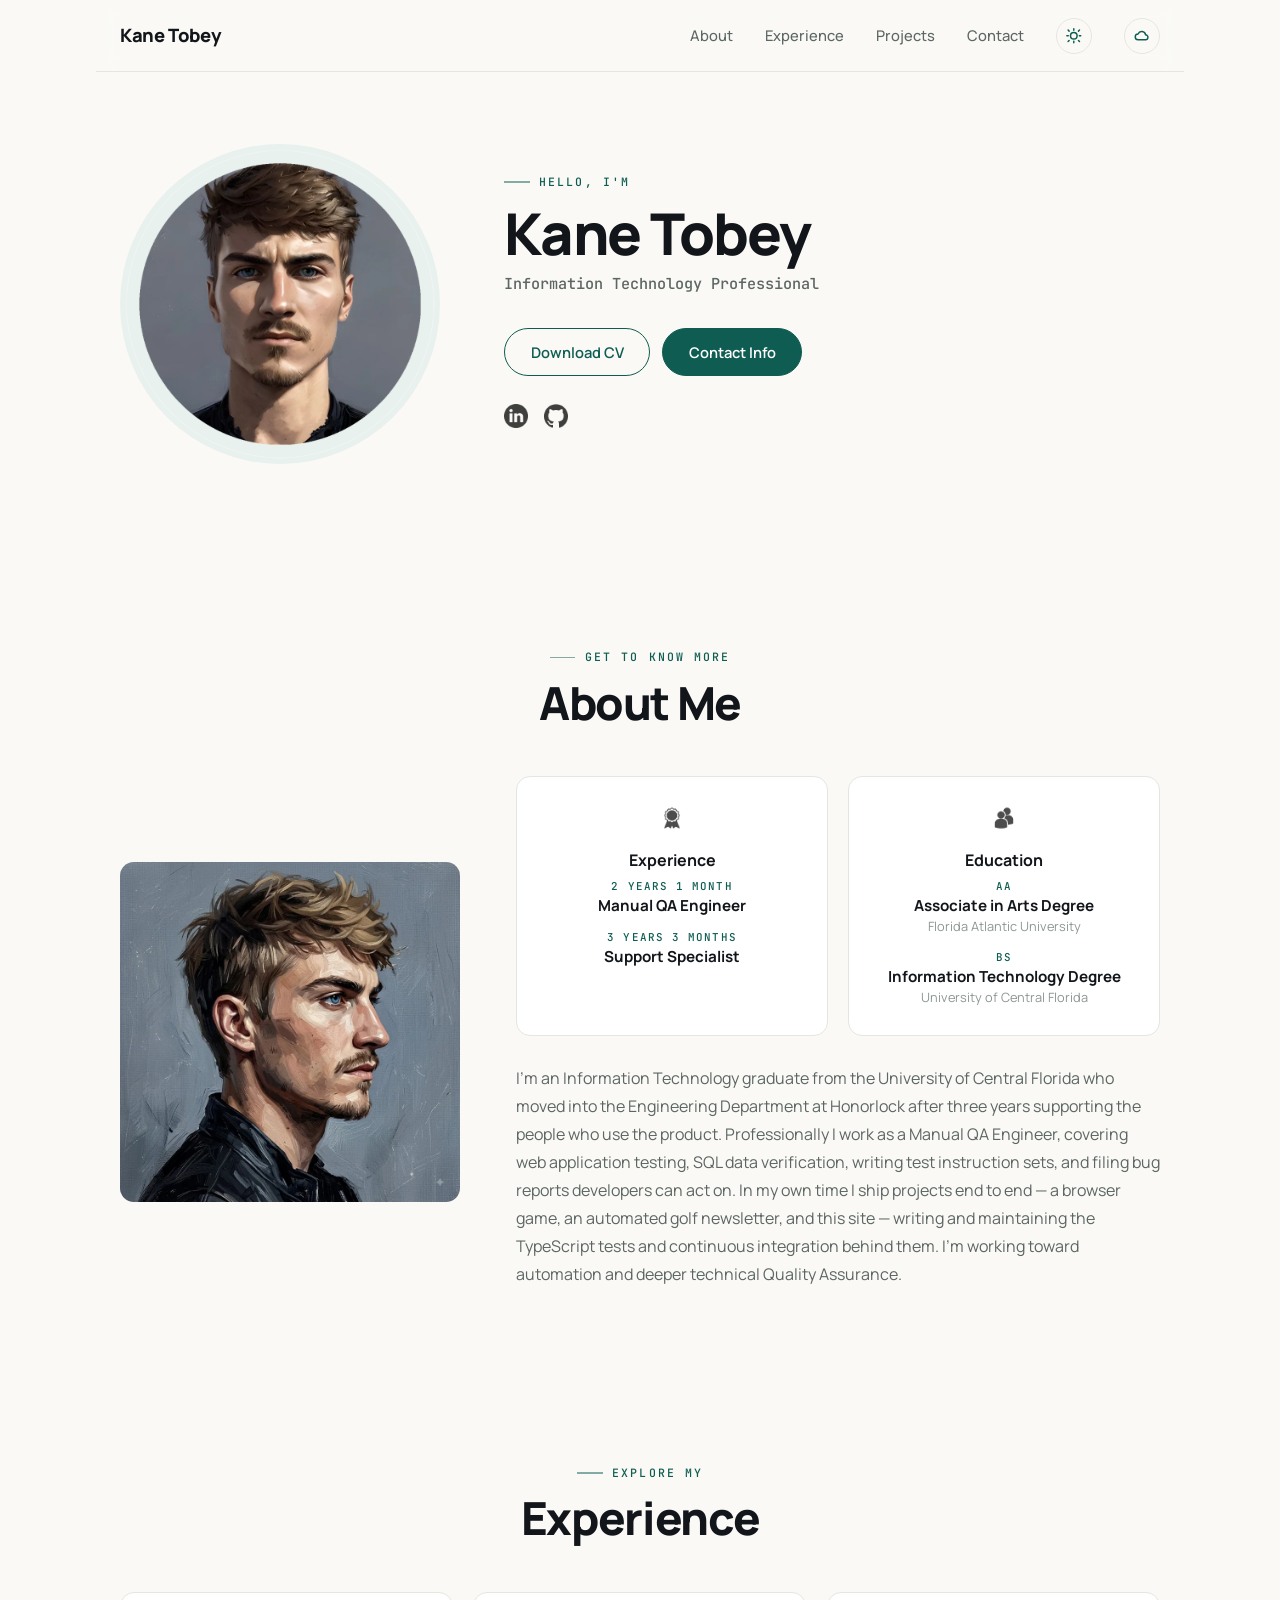
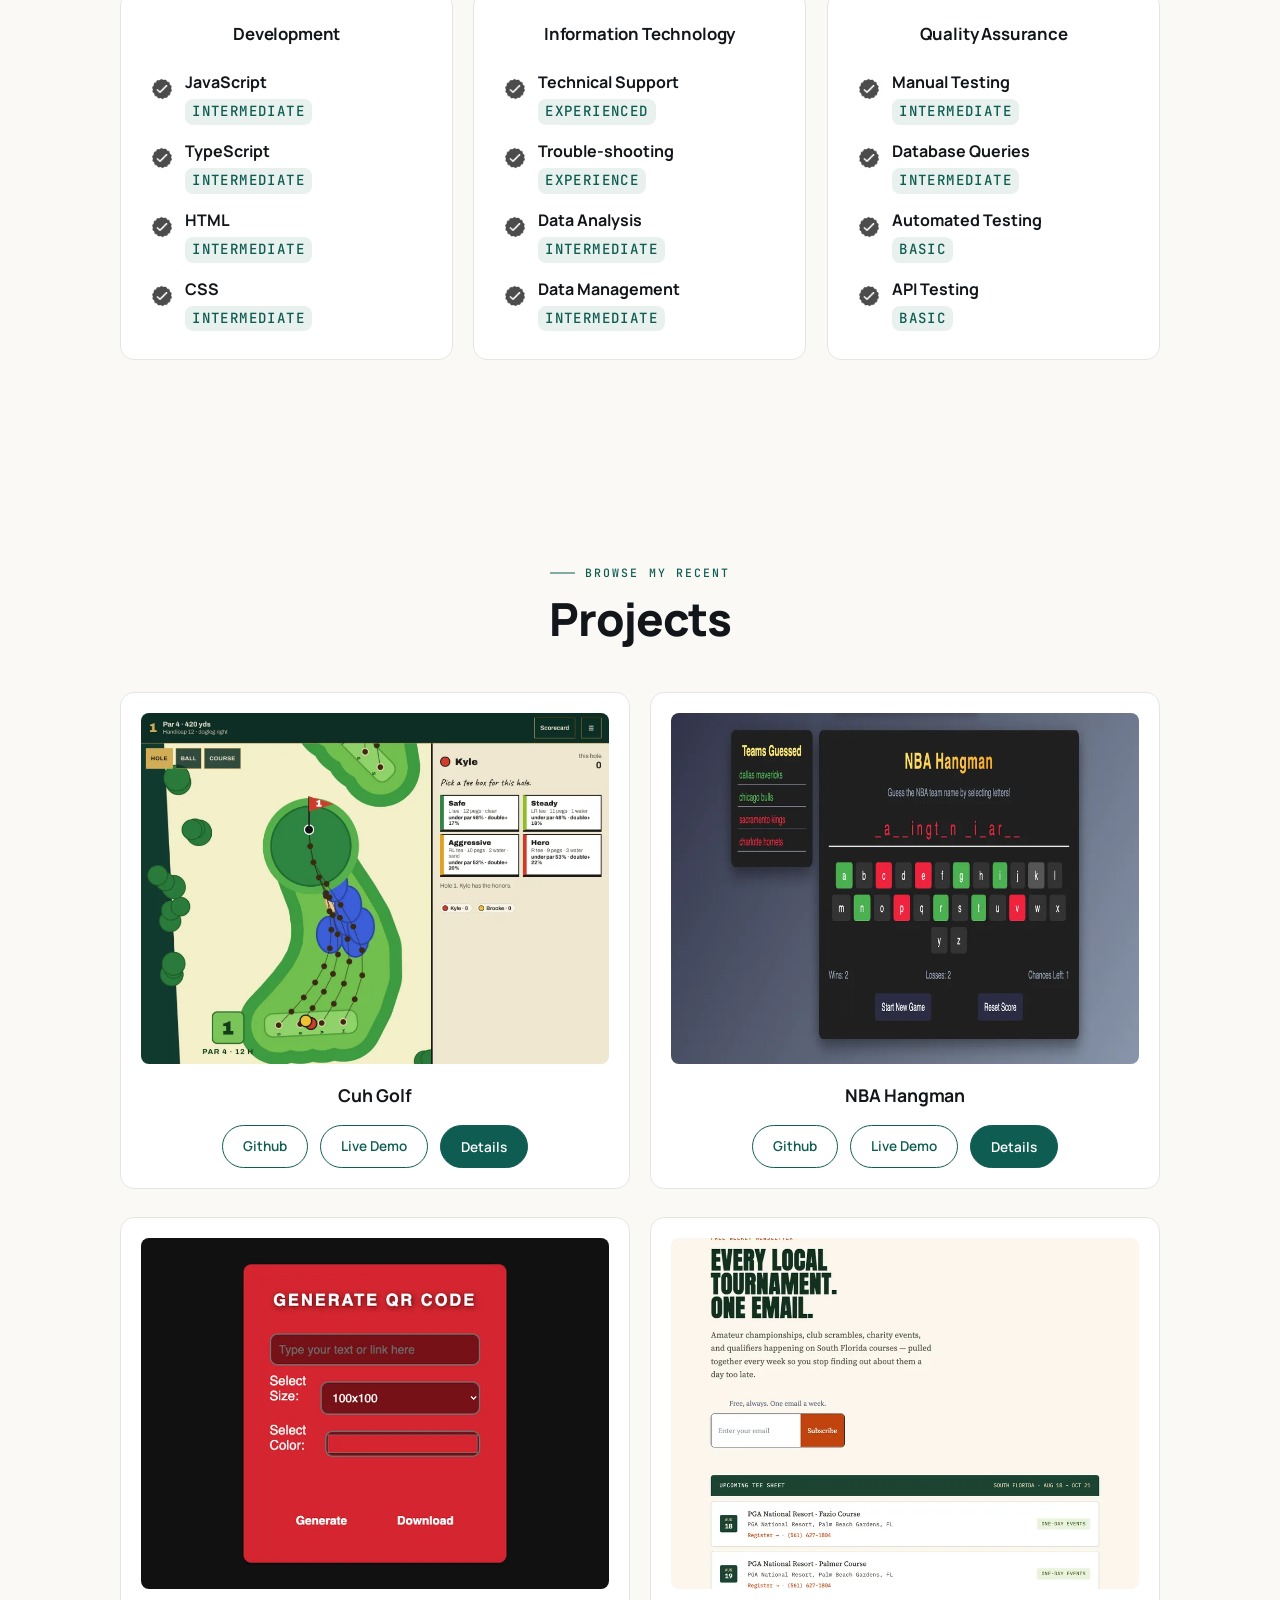
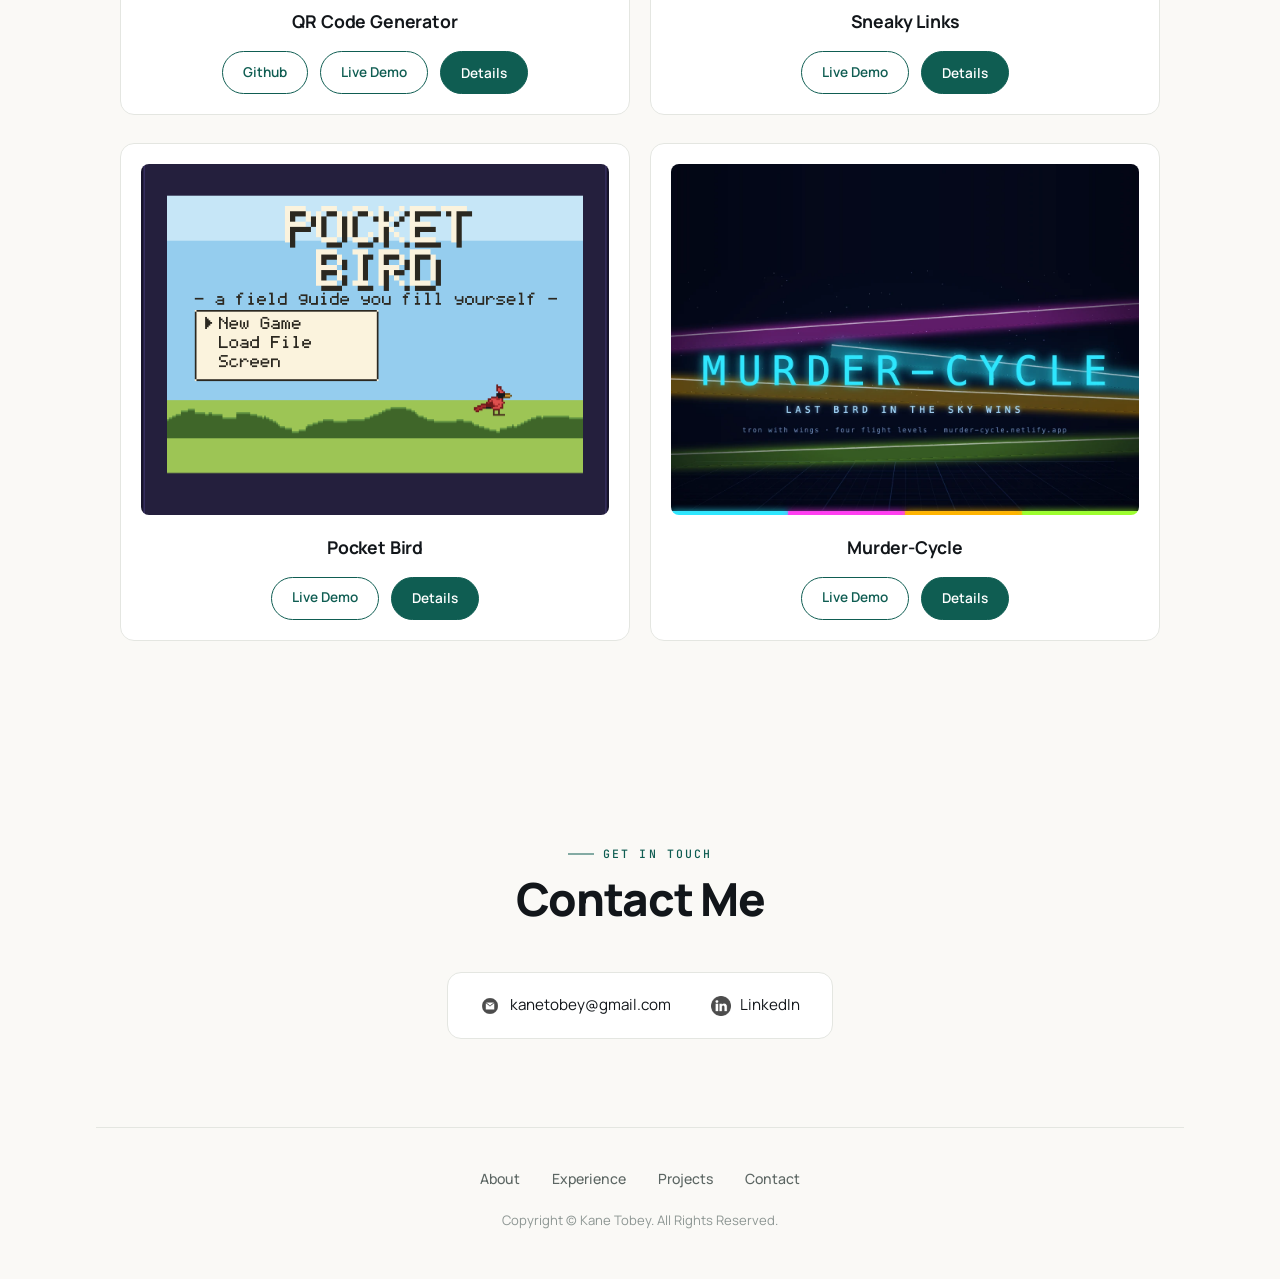
==== commit 33ee98fe: "Add Cuh Golf to the projects section, with a playable preview The family dice-golf board game, rebui" ====
--- a/index.html
+++ b/index.html
@@ -349,22 +349,22 @@
           <div class="project-card__front">
             <div class="article-container">
               <img
-                src="./assets/NBA HangMan Display Image.webp"
-                alt="NBA Hangman — dark game board with team list, guessed letters and on-screen keyboard"
+                src="./assets/Cuh Golf Display Image.webp"
+                alt="Cuh Golf — overhead map of hole 1 with four tee routes drawn to the flag, beside a scorecard panel listing Safe, Steady, Aggressive and Hero tee boxes with their odds"
                 class="project-img"
               />
             </div>
-            <h2 class="experience-sub-title project-title">NBA Hangman</h2>
+            <h2 class="experience-sub-title project-title">Cuh Golf</h2>
             <div class="btn-container">
           <a
-            href="https://github.com/kanetobey/NBA-Hangman"
+            href="https://github.com/kanetobey/cuh-golf"
             target="_blank" rel="noopener noreferrer"
             class="btn btn-color-2 project-btn"
           >
             Github
           </a>
           <a
-            href="https://nbahangman.netlify.app/"
+            href="https://kanetobey.github.io/cuh-golf/"
             target="_blank" rel="noopener noreferrer"
             class="btn btn-color-2 project-btn"
           >
@@ -383,6 +383,73 @@
             <button type="button" class="project-unflip" aria-label="Back to the project card">
               <svg viewBox="0 0 24 24" aria-hidden="true"><path d="M14.5 5.5 8 12l6.5 6.5" fill="none" stroke="currentColor" stroke-width="2.2" stroke-linecap="round" stroke-linejoin="round"/></svg>
             </button>
+            <p class="project-back__eyebrow">Cuh Golf</p>
+            <p class="project-back__lede">My family's homemade dice-golf board game, rebuilt as a pass-and-play web game &mdash; 18 holes for 2&ndash;4 players or teams.</p>
+            <dl class="project-back__rows">
+            <div class="project-row">
+              <dt>Stack</dt>
+              <dd>JavaScript &middot; SVG &middot; GitHub Pages</dd>
+            </div>
+            <div class="project-row">
+              <dt>How it works</dt>
+              <dd>Every tee offers four risk&ndash;reward routes &mdash; from a safe long way around to a corner-cutting hero line over the water &mdash; with live odds shown before you commit.</dd>
+            </div>
+            <div class="project-row">
+              <dt>Under the hood</dt>
+              <dd>Routes are balanced with Monte Carlo simulations of the real game engine, so each wins roughly 19&ndash;30% of rounds; ties go to sudden death and rounds autosave.</dd>
+            </div>
+            </dl>
+            <div class="project-preview">
+              <button type="button" class="btn btn-color-2 project-btn project-preview__toggle" aria-expanded="false">Show playable preview</button>
+              <div class="project-preview__stage" hidden>
+                <div class="project-preview__phone">
+                  <iframe data-src="https://kanetobey.github.io/cuh-golf/" loading="lazy" title="Cuh Golf — playable preview"></iframe>
+                </div>
+              </div>
+            </div>
+            <p class="project-back__foot"><a href="https://kanetobey.github.io/cuh-golf/" target="_blank" rel="noopener noreferrer">Play full screen &rarr;</a></p>
+          </div>
+        </div>
+      </div>
+      <div class="details-container color-container project-card" data-reveal>
+        <div class="project-card__inner">
+          <div class="project-card__front">
+            <div class="article-container">
+              <img
+                src="./assets/NBA HangMan Display Image.webp"
+                alt="NBA Hangman — dark game board with team list, guessed letters and on-screen keyboard"
+                class="project-img"
+              />
+            </div>
+            <h2 class="experience-sub-title project-title">NBA Hangman</h2>
+            <div class="btn-container">
+          <a
+            href="https://github.com/kanetobey/NBA-Hangman"
+            target="_blank" rel="noopener noreferrer"
+            class="btn btn-color-2 project-btn"
+          >
+            Github
+          </a>
+          <a
+            href="https://nbahangman.netlify.app/"
+            target="_blank" rel="noopener noreferrer"
+            class="btn btn-color-2 project-btn"
+          >
+            Live Demo
+          </a>
+              <button
+                type="button"
+                class="btn btn-color-1 project-btn project-flip"
+                aria-expanded="false"
+              >
+                Details
+              </button>
+            </div>
+          </div>
+          <div class="project-card__back" aria-hidden="true">
+            <button type="button" class="project-unflip" aria-label="Back to the project card">
+              <svg viewBox="0 0 24 24" aria-hidden="true"><path d="M14.5 5.5 8 12l6.5 6.5" fill="none" stroke="currentColor" stroke-width="2.2" stroke-linecap="round" stroke-linejoin="round"/></svg>
+            </button>
             <p class="project-back__eyebrow">NBA Hangman</p>
             <p class="project-back__lede">Classic hangman with NBA teams &mdash; guess the name one letter at a time before five chances run out.</p>
             <dl class="project-back__rows">
@@ -403,6 +470,8 @@
           </div>
         </div>
       </div>
+    </div>
+    <div class="about-containers">
       <div class="details-container color-container project-card" data-reveal>
         <div class="project-card__inner">
           <div class="project-card__front">
@@ -462,8 +531,6 @@
           </div>
         </div>
       </div>
-    </div>
-    <div class="about-containers">
       <div class="details-container color-container project-card" data-reveal>
         <div class="project-card__inner">
           <div class="project-card__front">
@@ -516,6 +583,8 @@
           </div>
         </div>
       </div>
+    </div>
+    <div class="about-containers">
       <div class="details-container color-container project-card" data-reveal>
         <div class="project-card__inner">
           <div class="project-card__front">
@@ -568,8 +637,6 @@
           </div>
         </div>
       </div>
-    </div>
-    <div class="about-containers">
       <div class="details-container color-container project-card" data-reveal>
         <div class="project-card__inner">
           <div class="project-card__front">
--- a/style.css
+++ b/style.css
@@ -34,10 +34,17 @@
      nothing else moves at */
   --t-fast: 140ms;   /* presses, icon swaps: should feel instant */
   --t-base: 220ms;   /* hovers, colour changes */
-  --t-slow: 420ms;   /* the card flip, theme crossfade */
+  --t-slow: 420ms;   /* theme crossfade */
+  --t-flip: 650ms;   /* the card flip: long enough to read as one motion */
   --ease: cubic-bezier(0.4, 0, 0.2, 1);        /* general purpose */
-  --ease-out: cubic-bezier(0.16, 1, 0.3, 1);   /* decelerate: reveals, flips */
-  --flip-gate: 180ms;  /* when the outgoing face hands over, mid-rotation */
+  --ease-out: cubic-bezier(0.16, 1, 0.3, 1);   /* decelerate: reveals */
+  /* The flip accelerates in and settles out (easeInOutCubic). A decelerate
+     curve here burned through most of the rotation in a few frames, which
+     read as a choppy snap rather than a turn. */
+  --ease-flip: cubic-bezier(0.645, 0.045, 0.355, 1);
+  /* Face hand-over at 90°. Derived, not repeated: the in-out curve crosses
+     50% progress at 50% time, so retuning --t-flip keeps the gate on beat. */
+  --flip-gate: calc(var(--t-flip) / 2);
 
   color-scheme: light;
 }
@@ -824,7 +831,7 @@
 .project-card__inner {
   position: relative;
   transform-style: preserve-3d;
-  transition: transform var(--t-slow) var(--ease-out);
+  transition: transform var(--t-flip) var(--ease-flip);
 }
 
 /* Promote the layer on approach rather than at click time. Without this the
@@ -1028,6 +1035,50 @@
 
 .project-back__foot a:hover {
   color: var(--accent-deep);
+}
+
+/* A card back can embed its live project in a phone-shaped frame. The iframe
+   keeps the project's real 390px phone layout and is scaled down to fit the
+   card. It starts collapsed behind a button — script.js opens it on flip on
+   wide screens, and on phones it stays closed until asked for, so the
+   embedded game never captures the page scroll by surprise. These classes
+   are additions; no existing card style changes. */
+.project-preview {
+  margin-top: 1.1rem;
+}
+
+.project-preview__toggle {
+  width: 100%;
+  min-height: 2.75rem; /* a 44px tap target */
+}
+
+.project-preview__stage {
+  margin-top: 0.9rem;
+  display: flex;
+  justify-content: center;
+}
+
+.project-preview__phone {
+  --preview-scale: 0.52;
+  width: calc(390px * var(--preview-scale));
+  height: calc(844px * var(--preview-scale));
+  border-radius: 22px;
+  /* a bezel stays near-black in both themes, like a real phone */
+  border: 6px solid #10100e;
+  background: #10100e;
+  overflow: hidden;
+  box-shadow: 0 14px 34px var(--shadow);
+  flex: none;
+}
+
+.project-preview__phone iframe {
+  width: 390px;
+  height: 844px;
+  border: 0;
+  display: block;
+  transform: scale(var(--preview-scale));
+  transform-origin: top left;
+  background: #17483a; /* the game's felt green, so no white flash while loading */
 }
 
 /* ==========================================================================
--- a/mediaqueries.css
+++ b/mediaqueries.css
@@ -126,10 +126,6 @@
     padding: 0.65rem 0.85rem;
   }
 
-  .weather-hud__more {
-    display: block;
-  }
-
   .weather-hud__time {
     font-size: 1.15rem;
     display: inline-block;
@@ -141,17 +137,7 @@
     margin-bottom: 0;
   }
 
-  .weather-hud__grid,
-  .weather-hud__slider {
-    display: none;
-  }
-
   .weather-hud.is-open .weather-hud__grid {
-    display: grid;
     margin-top: 0.6rem;
   }
-
-  .weather-hud.is-open .weather-hud__slider {
-    display: block;
-  }
 }
